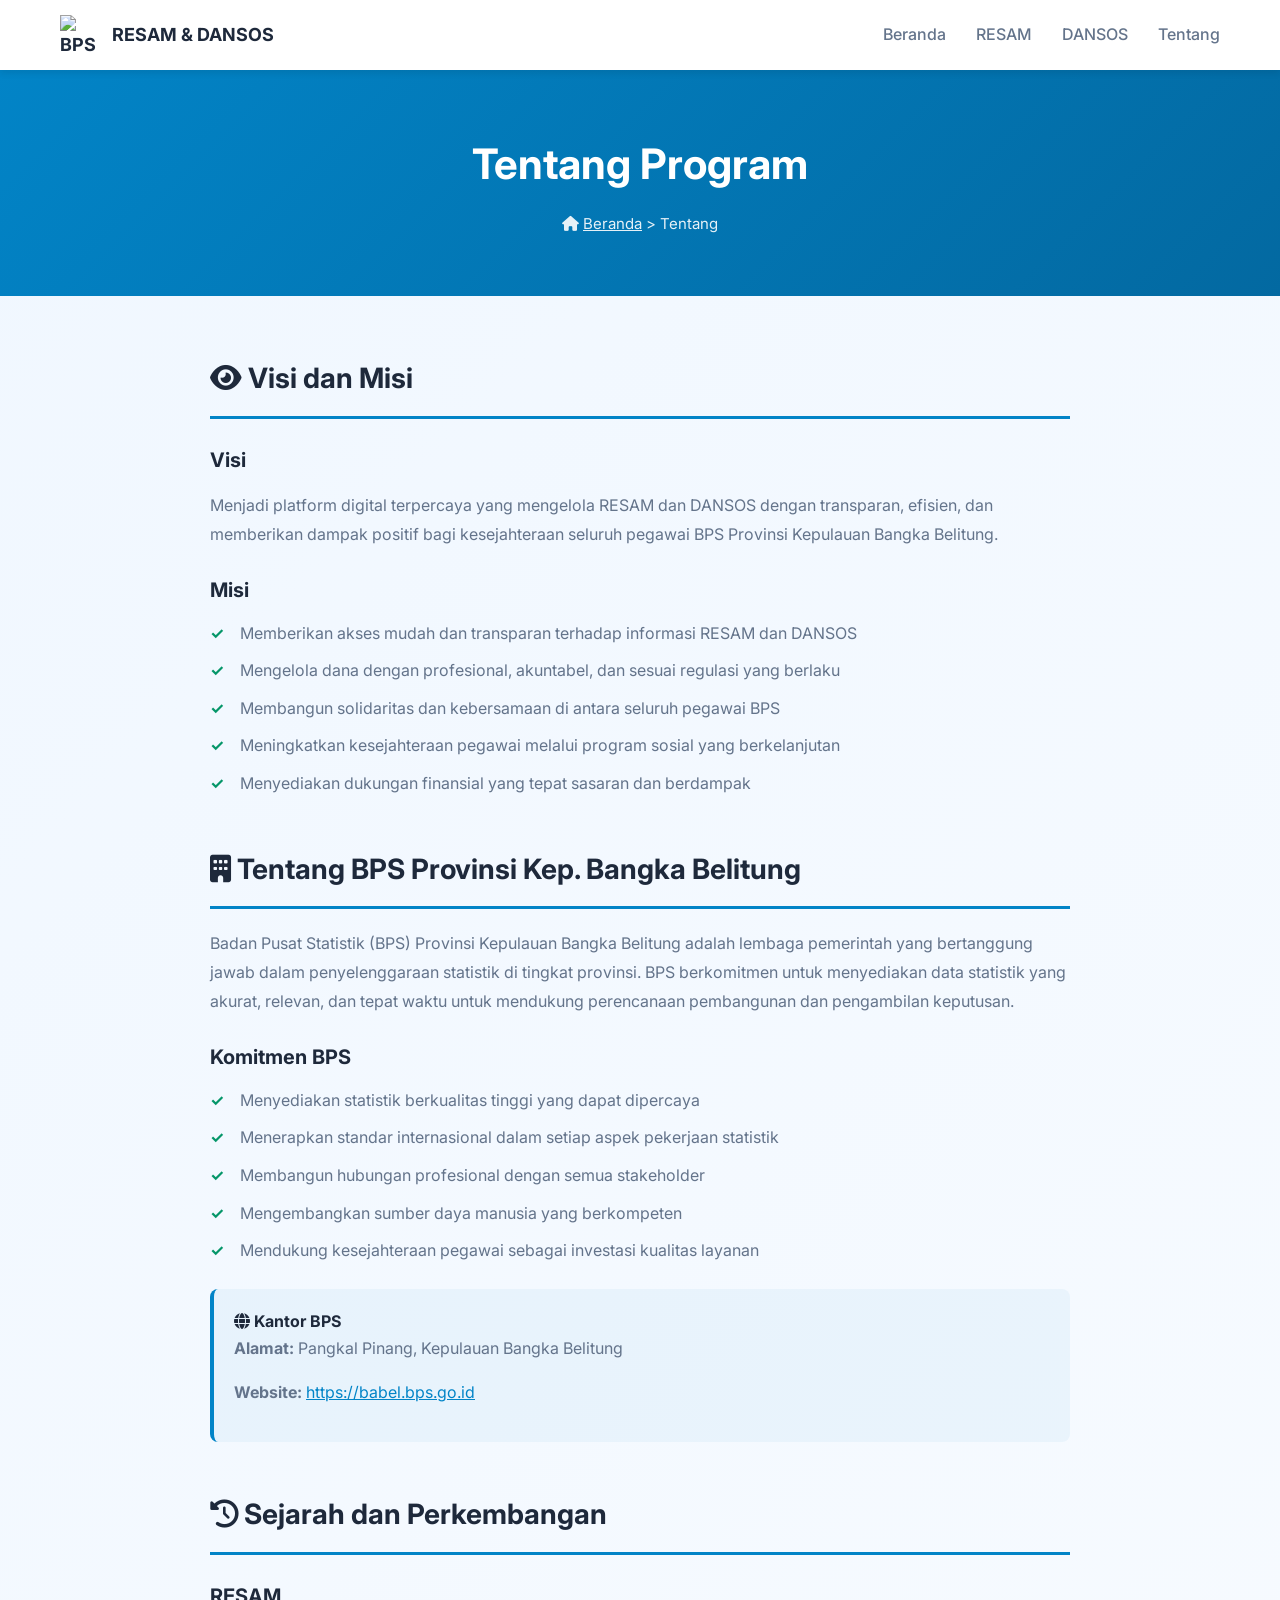
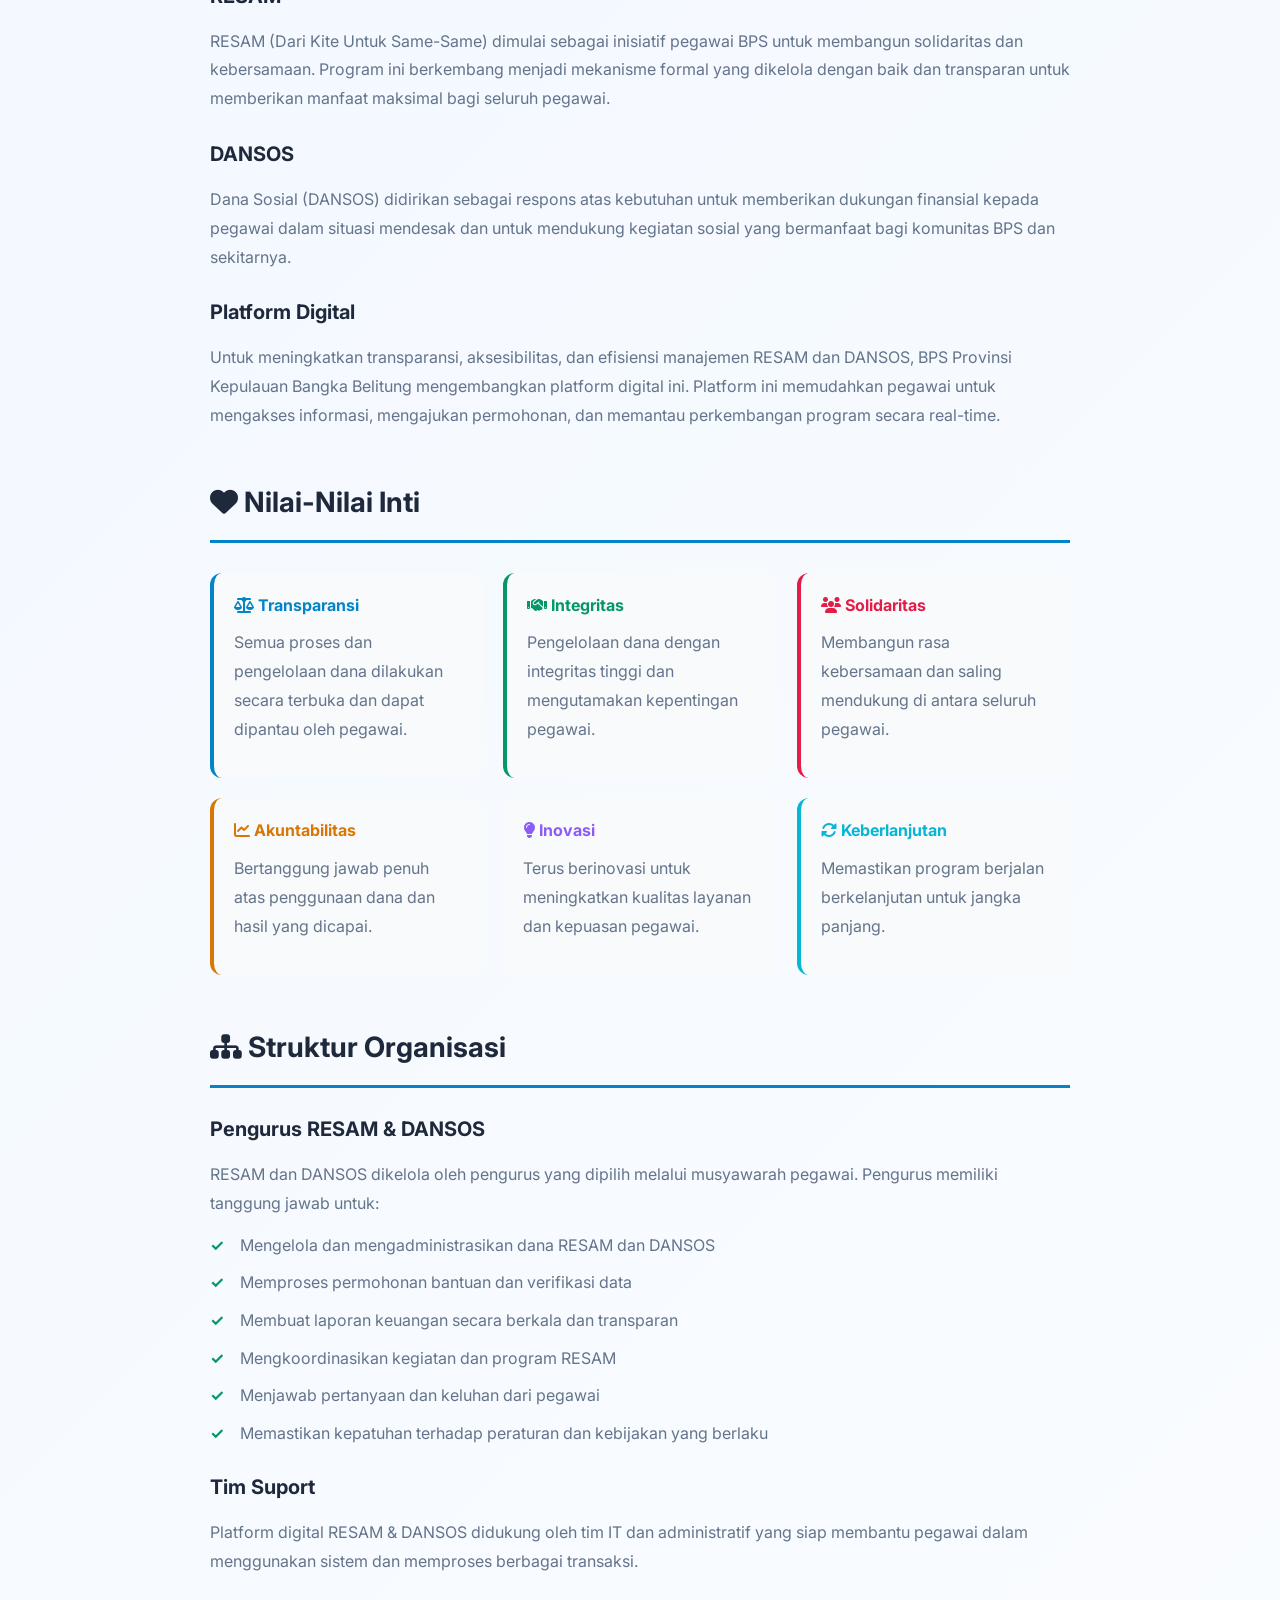
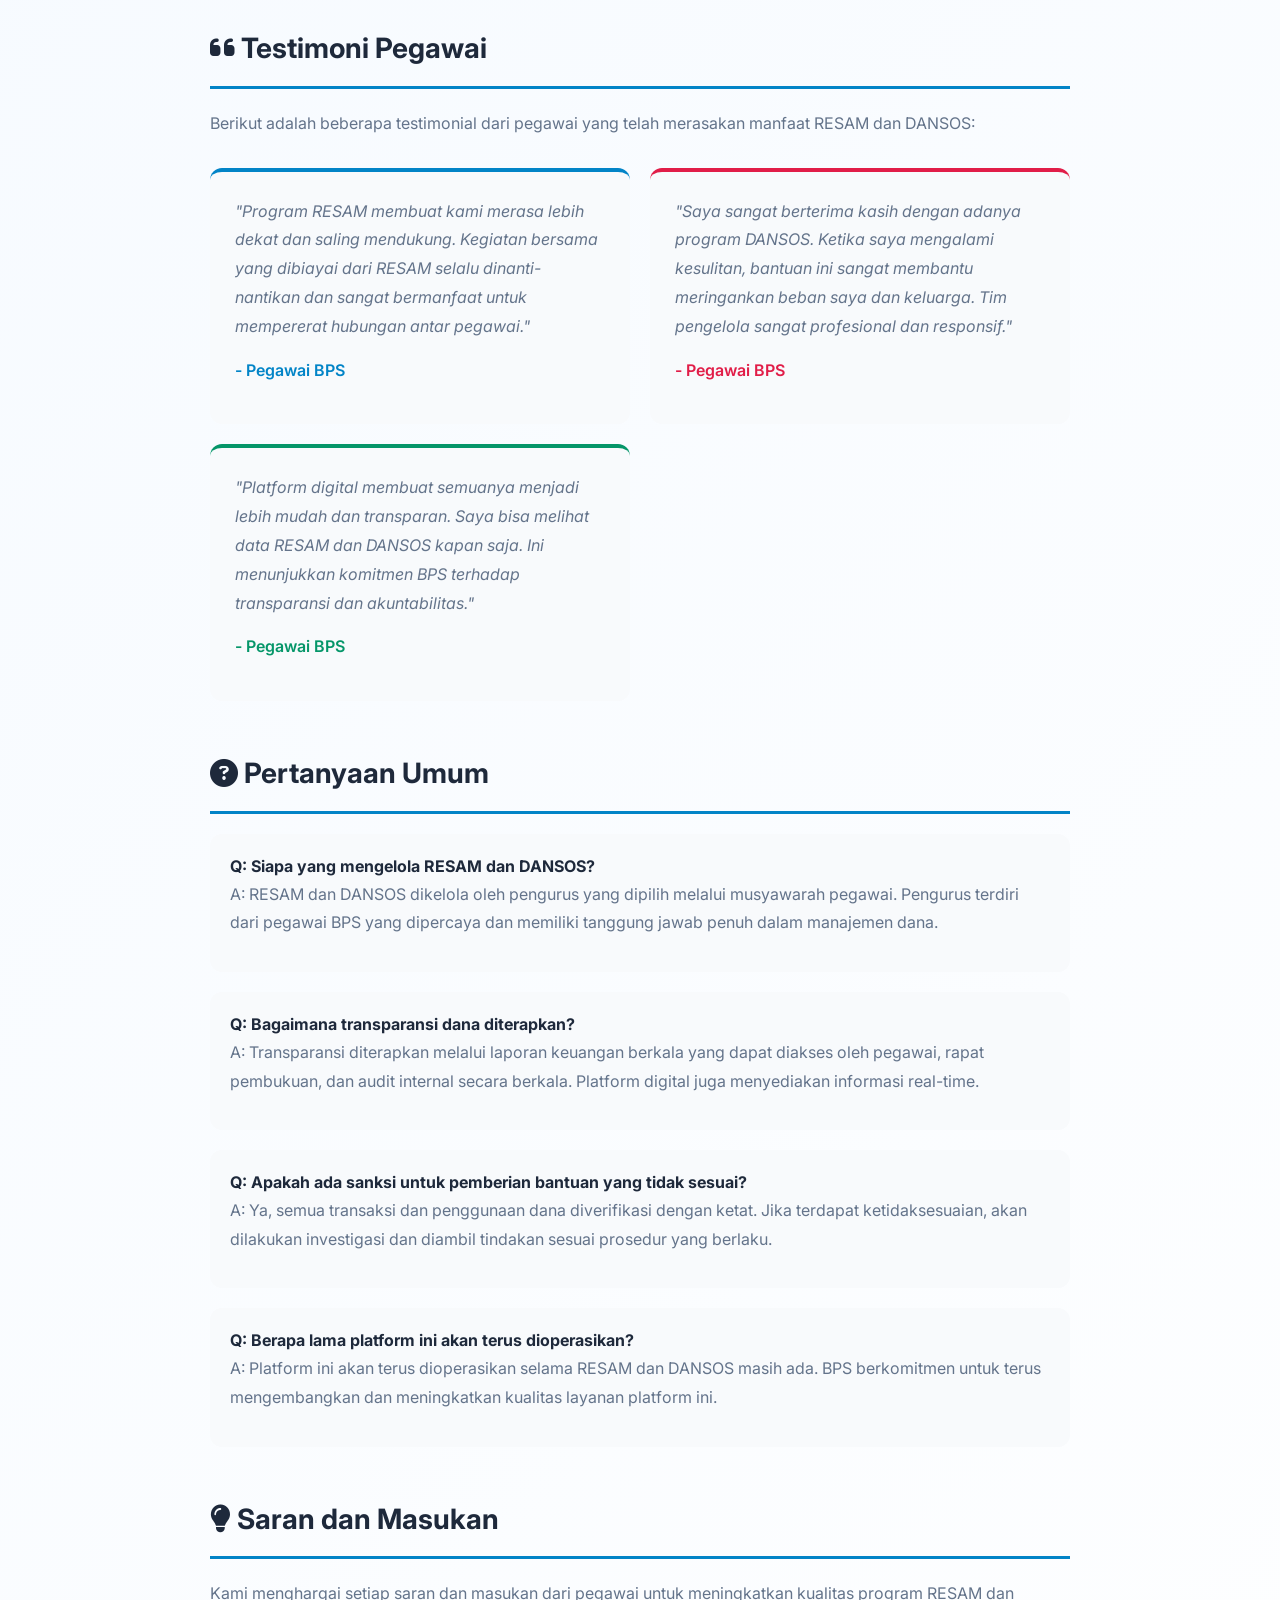
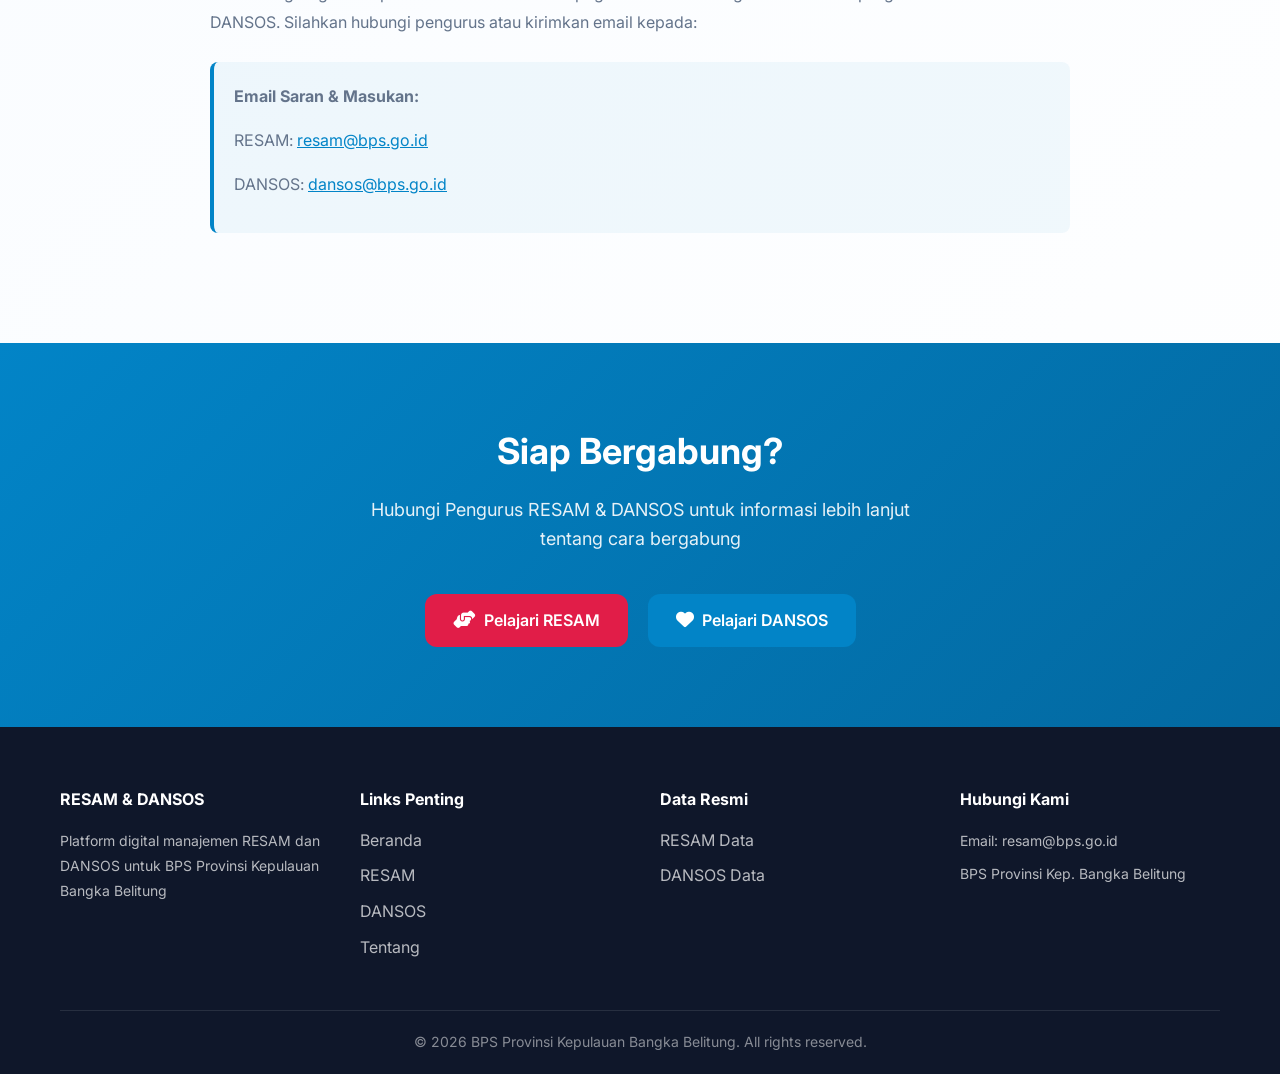
==== about.html @ 428cc072 "Initial upload of project code" ====
<!DOCTYPE html>
<html lang="id">
<head>
    <meta charset="UTF-8">
    <meta name="viewport" content="width=device-width, initial-scale=1.0">
    <title>Tentang - RESAM & DANSOS</title>
    <link href="https://fonts.googleapis.com/css2?family=Inter:wght@300;400;500;600;700&display=swap" rel="stylesheet">
    <link rel="stylesheet" href="https://cdnjs.cloudflare.com/ajax/libs/font-awesome/6.4.0/css/all.min.css">
    <link rel="stylesheet" href="assets/css/style.css">
</head>
<body>
    <!-- Navigation -->
    <nav class="navbar">
        <div class="navbar-container">
            <div class="navbar-brand">
                <img src="https://upload.wikimedia.org/wikipedia/commons/thumb/2/28/BPS_Statistics_Indonesia.svg/512px-BPS_Statistics_Indonesia.svg.png" alt="BPS Logo">
                <span>RESAM & DANSOS</span>
            </div>
            <div class="navbar-menu" id="navbarMenu">
                <a href="index.html" class="nav-link">Beranda</a>
                <a href="resam.html" class="nav-link">RESAM</a>
                <a href="dansos.html" class="nav-link">DANSOS</a>
                <a href="about.html" class="nav-link active">Tentang</a>
            </div>
            <div class="hamburger" id="hamburger">
                <span></span>
                <span></span>
                <span></span>
            </div>
        </div>
    </nav>

    <!-- Page Header -->
    <header class="page-header" style="background: linear-gradient(135deg, #0284c7, #0369a1);">
        <div class="container">
            <h1>Tentang Program</h1>
            <p class="breadcrumb"><i class="fas fa-home"></i> <a href="index.html" style="color:white">Beranda</a> > Tentang</p>
        </div>
    </header>

    <!-- Main Content -->
    <section class="page-content">
        <div class="container">
            <!-- Visi & Misi -->
            <div class="content-section">
                <h2><i class="fas fa-eye"></i> Visi dan Misi</h2>
                
                <h3>Visi</h3>
                <p>
                    Menjadi platform digital terpercaya yang mengelola RESAM dan DANSOS dengan transparan, 
                    efisien, dan memberikan dampak positif bagi kesejahteraan seluruh pegawai BPS Provinsi 
                    Kepulauan Bangka Belitung.
                </p>

                <h3>Misi</h3>
                <ul class="content-list">
                    <li>Memberikan akses mudah dan transparan terhadap informasi RESAM dan DANSOS</li>
                    <li>Mengelola dana dengan profesional, akuntabel, dan sesuai regulasi yang berlaku</li>
                    <li>Membangun solidaritas dan kebersamaan di antara seluruh pegawai BPS</li>
                    <li>Meningkatkan kesejahteraan pegawai melalui program sosial yang berkelanjutan</li>
                    <li>Menyediakan dukungan finansial yang tepat sasaran dan berdampak</li>
                </ul>
            </div>

            <!-- Tentang BPS -->
            <div class="content-section">
                <h2><i class="fas fa-building"></i> Tentang BPS Provinsi Kep. Bangka Belitung</h2>
                <p>
                    Badan Pusat Statistik (BPS) Provinsi Kepulauan Bangka Belitung adalah lembaga pemerintah 
                    yang bertanggung jawab dalam penyelenggaraan statistik di tingkat provinsi. BPS berkomitmen 
                    untuk menyediakan data statistik yang akurat, relevan, dan tepat waktu untuk mendukung 
                    perencanaan pembangunan dan pengambilan keputusan.
                </p>

                <h3>Komitmen BPS</h3>
                <ul class="content-list">
                    <li>Menyediakan statistik berkualitas tinggi yang dapat dipercaya</li>
                    <li>Menerapkan standar internasional dalam setiap aspek pekerjaan statistik</li>
                    <li>Membangun hubungan profesional dengan semua stakeholder</li>
                    <li>Mengembangkan sumber daya manusia yang berkompeten</li>
                    <li>Mendukung kesejahteraan pegawai sebagai investasi kualitas layanan</li>
                </ul>

                <div class="info-box">
                    <h4><i class="fas fa-globe"></i> Kantor BPS</h4>
                    <p><strong>Alamat:</strong> Pangkal Pinang, Kepulauan Bangka Belitung</p>
                    <p><strong>Website:</strong> <a href="https://babel.bps.go.id" target="_blank" style="color: var(--primary-color);">https://babel.bps.go.id</a></p>
                </div>
            </div>

            <!-- Sejarah RESAM dan DANSOS -->
            <div class="content-section">
                <h2><i class="fas fa-history"></i> Sejarah dan Perkembangan</h2>
                
                <h3>RESAM</h3>
                <p>
                    RESAM (Dari Kite Untuk Same-Same) dimulai sebagai inisiatif pegawai BPS untuk membangun 
                    solidaritas dan kebersamaan. Program ini berkembang menjadi mekanisme formal yang dikelola 
                    dengan baik dan transparan untuk memberikan manfaat maksimal bagi seluruh pegawai.
                </p>

                <h3>DANSOS</h3>
                <p>
                    Dana Sosial (DANSOS) didirikan sebagai respons atas kebutuhan untuk memberikan dukungan 
                    finansial kepada pegawai dalam situasi mendesak dan untuk mendukung kegiatan sosial yang 
                    bermanfaat bagi komunitas BPS dan sekitarnya.
                </p>

                <h3>Platform Digital</h3>
                <p>
                    Untuk meningkatkan transparansi, aksesibilitas, dan efisiensi manajemen RESAM dan DANSOS, 
                    BPS Provinsi Kepulauan Bangka Belitung mengembangkan platform digital ini. Platform ini 
                    memudahkan pegawai untuk mengakses informasi, mengajukan permohonan, dan memantau perkembangan 
                    program secara real-time.
                </p>
            </div>

            <!-- Nilai-Nilai -->
            <div class="content-section">
                <h2><i class="fas fa-heart"></i> Nilai-Nilai Inti</h2>
                <div style="display: grid; grid-template-columns: repeat(auto-fit, minmax(250px, 1fr)); gap: 20px; margin: 30px 0;">
                    <div style="background: var(--bg-light); padding: 20px; border-radius: 12px; border-left: 4px solid #0284c7;">
                        <h4 style="color: #0284c7; margin-bottom: 10px;"><i class="fas fa-balance-scale"></i> Transparansi</h4>
                        <p>Semua proses dan pengelolaan dana dilakukan secara terbuka dan dapat dipantau oleh pegawai.</p>
                    </div>
                    <div style="background: var(--bg-light); padding: 20px; border-radius: 12px; border-left: 4px solid #059669;">
                        <h4 style="color: #059669; margin-bottom: 10px;"><i class="fas fa-handshake"></i> Integritas</h4>
                        <p>Pengelolaan dana dengan integritas tinggi dan mengutamakan kepentingan pegawai.</p>
                    </div>
                    <div style="background: var(--bg-light); padding: 20px; border-radius: 12px; border-left: 4px solid #e11d48;">
                        <h4 style="color: #e11d48; margin-bottom: 10px;"><i class="fas fa-users"></i> Solidaritas</h4>
                        <p>Membangun rasa kebersamaan dan saling mendukung di antara seluruh pegawai.</p>
                    </div>
                    <div style="background: var(--bg-light); padding: 20px; border-radius: 12px; border-left: 4px solid #d97706;">
                        <h4 style="color: #d97706; margin-bottom: 10px;"><i class="fas fa-chart-line"></i> Akuntabilitas</h4>
                        <p>Bertanggung jawab penuh atas penggunaan dana dan hasil yang dicapai.</p>
                    </div>
                    <div style="background: var(--bg-light); padding: 20px; border-radius: 12px; border-left: 4px solid: #8b5cf6;">
                        <h4 style="color: #8b5cf6; margin-bottom: 10px;"><i class="fas fa-lightbulb"></i> Inovasi</h4>
                        <p>Terus berinovasi untuk meningkatkan kualitas layanan dan kepuasan pegawai.</p>
                    </div>
                    <div style="background: var(--bg-light); padding: 20px; border-radius: 12px; border-left: 4px solid #06b6d4;">
                        <h4 style="color: #06b6d4; margin-bottom: 10px;"><i class="fas fa-sync-alt"></i> Keberlanjutan</h4>
                        <p>Memastikan program berjalan berkelanjutan untuk jangka panjang.</p>
                    </div>
                </div>
            </div>

            <!-- Struktur Organisasi -->
            <div class="content-section">
                <h2><i class="fas fa-sitemap"></i> Struktur Organisasi</h2>
                
                <h3>Pengurus RESAM & DANSOS</h3>
                <p>
                    RESAM dan DANSOS dikelola oleh pengurus yang dipilih melalui musyawarah pegawai. 
                    Pengurus memiliki tanggung jawab untuk:
                </p>
                <ul class="content-list">
                    <li>Mengelola dan mengadministrasikan dana RESAM dan DANSOS</li>
                    <li>Memproses permohonan bantuan dan verifikasi data</li>
                    <li>Membuat laporan keuangan secara berkala dan transparan</li>
                    <li>Mengkoordinasikan kegiatan dan program RESAM</li>
                    <li>Menjawab pertanyaan dan keluhan dari pegawai</li>
                    <li>Memastikan kepatuhan terhadap peraturan dan kebijakan yang berlaku</li>
                </ul>

                <h3>Tim Suport</h3>
                <p>
                    Platform digital RESAM & DANSOS didukung oleh tim IT dan administratif yang siap 
                    membantu pegawai dalam menggunakan sistem dan memproses berbagai transaksi.
                </p>
            </div>

            <!-- Testimoni -->
            <div class="content-section">
                <h2><i class="fas fa-quote-left"></i> Testimoni Pegawai</h2>
                <p>Berikut adalah beberapa testimonial dari pegawai yang telah merasakan manfaat RESAM dan DANSOS:</p>
                
                <div style="display: grid; grid-template-columns: repeat(auto-fit, minmax(300px, 1fr)); gap: 20px; margin: 30px 0;">
                    <div style="background: var(--bg-light); padding: 25px; border-radius: 12px; border-top: 4px solid #0284c7;">
                        <p style="margin-bottom: 15px; font-style: italic;">
                            "Program RESAM membuat kami merasa lebih dekat dan saling mendukung. Kegiatan bersama yang dibiayai 
                            dari RESAM selalu dinanti-nantikan dan sangat bermanfaat untuk mempererat hubungan antar pegawai."
                        </p>
                        <p style="font-weight: 600; color: var(--primary-color);">- Pegawai BPS</p>
                    </div>

                    <div style="background: var(--bg-light); padding: 25px; border-radius: 12px; border-top: 4px solid #e11d48;">
                        <p style="margin-bottom: 15px; font-style: italic;">
                            "Saya sangat berterima kasih dengan adanya program DANSOS. Ketika saya mengalami kesulitan, 
                            bantuan ini sangat membantu meringankan beban saya dan keluarga. Tim pengelola sangat profesional 
                            dan responsif."
                        </p>
                        <p style="font-weight: 600; color: var(--secondary-color);">- Pegawai BPS</p>
                    </div>

                    <div style="background: var(--bg-light); padding: 25px; border-radius: 12px; border-top: 4px solid #059669;">
                        <p style="margin-bottom: 15px; font-style: italic;">
                            "Platform digital membuat semuanya menjadi lebih mudah dan transparan. Saya bisa melihat data RESAM 
                            dan DANSOS kapan saja. Ini menunjukkan komitmen BPS terhadap transparansi dan akuntabilitas."
                        </p>
                        <p style="font-weight: 600; color: var(--success-color);">- Pegawai BPS</p>
                    </div>
                </div>
            </div>

            <!-- FAQ -->
            <div class="content-section">
                <h2><i class="fas fa-question-circle"></i> Pertanyaan Umum</h2>
                
                <div style="background: var(--bg-light); padding: 20px; border-radius: 12px; margin: 20px 0;">
                    <h4><strong>Q: Siapa yang mengelola RESAM dan DANSOS?</strong></h4>
                    <p>A: RESAM dan DANSOS dikelola oleh pengurus yang dipilih melalui musyawarah pegawai. 
                    Pengurus terdiri dari pegawai BPS yang dipercaya dan memiliki tanggung jawab penuh dalam manajemen dana.</p>
                </div>

                <div style="background: var(--bg-light); padding: 20px; border-radius: 12px; margin: 20px 0;">
                    <h4><strong>Q: Bagaimana transparansi dana diterapkan?</strong></h4>
                    <p>A: Transparansi diterapkan melalui laporan keuangan berkala yang dapat diakses oleh pegawai, 
                    rapat pembukuan, dan audit internal secara berkala. Platform digital juga menyediakan informasi real-time.</p>
                </div>

                <div style="background: var(--bg-light); padding: 20px; border-radius: 12px; margin: 20px 0;">
                    <h4><strong>Q: Apakah ada sanksi untuk pemberian bantuan yang tidak sesuai?</strong></h4>
                    <p>A: Ya, semua transaksi dan penggunaan dana diverifikasi dengan ketat. Jika terdapat 
                    ketidaksesuaian, akan dilakukan investigasi dan diambil tindakan sesuai prosedur yang berlaku.</p>
                </div>

                <div style="background: var(--bg-light); padding: 20px; border-radius: 12px; margin: 20px 0;">
                    <h4><strong>Q: Berapa lama platform ini akan terus dioperasikan?</strong></h4>
                    <p>A: Platform ini akan terus dioperasikan selama RESAM dan DANSOS masih ada. 
                    BPS berkomitmen untuk terus mengembangkan dan meningkatkan kualitas layanan platform ini.</p>
                </div>
            </div>

            <!-- Rekomendasi -->
            <div class="content-section">
                <h2><i class="fas fa-lightbulb"></i> Saran dan Masukan</h2>
                <p>
                    Kami menghargai setiap saran dan masukan dari pegawai untuk meningkatkan kualitas program RESAM dan DANSOS. 
                    Silahkan hubungi pengurus atau kirimkan email kepada:
                </p>
                <div class="info-box">
                    <p><strong>Email Saran & Masukan:</strong></p>
                    <p>
                        RESAM: <a href="mailto:resam@bps.go.id" style="color: var(--primary-color);">resam@bps.go.id</a>
                    </p>
                    <p>
                        DANSOS: <a href="mailto:dansos@bps.go.id" style="color: var(--primary-color);">dansos@bps.go.id</a>
                    </p>
                </div>
            </div>
        </div>
    </section>

    <!-- CTA Section -->
    <section class="cta-section">
        <div class="container">
            <h2>Siap Bergabung?</h2>
            <p>Hubungi Pengurus RESAM & DANSOS untuk informasi lebih lanjut tentang cara bergabung</p>
            <div class="cta-buttons">
                <a href="resam.html" class="btn btn-secondary">
                    <i class="fas fa-hands-helping"></i> Pelajari RESAM
                </a>
                <a href="dansos.html" class="btn btn-primary">
                    <i class="fas fa-heart"></i> Pelajari DANSOS
                </a>
            </div>
        </div>
    </section>

    <!-- Footer -->
    <footer class="footer">
        <div class="container">
            <div class="footer-content">
                <div class="footer-section">
                    <h4>RESAM & DANSOS</h4>
                    <p>Platform digital manajemen RESAM dan DANSOS untuk BPS Provinsi Kepulauan Bangka Belitung</p>
                </div>
                <div class="footer-section">
                    <h4>Links Penting</h4>
                    <ul>
                        <li><a href="index.html">Beranda</a></li>
                        <li><a href="resam.html">RESAM</a></li>
                        <li><a href="dansos.html">DANSOS</a></li>
                        <li><a href="about.html">Tentang</a></li>
                    </ul>
                </div>
                <div class="footer-section">
                    <h4>Data Resmi</h4>
                    <ul>
                        <li><a href="http://s.bps.go.id/RESAM1900" target="_blank">RESAM Data</a></li>
                        <li><a href="http://s.bps.go.id/dansosBabelBPS" target="_blank">DANSOS Data</a></li>
                    </ul>
                </div>
                <div class="footer-section">
                    <h4>Hubungi Kami</h4>
                    <p>Email: resam@bps.go.id</p>
                    <p>BPS Provinsi Kep. Bangka Belitung</p>
                </div>
            </div>
            <div class="footer-bottom">
                <p>&copy; 2026 BPS Provinsi Kepulauan Bangka Belitung. All rights reserved.</p>
            </div>
        </div>
    </footer>

    <script src="assets/js/script.js"></script>
</body>
</html>
---- assets/css/style.css ----
/* ====== GLOBAL STYLES ====== */
* {
    margin: 0;
    padding: 0;
    box-sizing: border-box;
}

:root {
    --primary-color: #0284c7;
    --primary-dark: #0369a1;
    --secondary-color: #e11d48;
    --secondary-dark: #be123c;
    --success-color: #059669;
    --warning-color: #d97706;
    --text-dark: #1e293b;
    --text-light: #64748b;
    --bg-light: #f8fafc;
    --border-color: #e2e8f0;
    --shadow-sm: 0 1px 2px rgba(0, 0, 0, 0.05);
    --shadow-md: 0 4px 6px rgba(0, 0, 0, 0.07);
    --shadow-lg: 0 10px 30px rgba(0, 0, 0, 0.08);
    --shadow-xl: 0 15px 35px rgba(0, 0, 0, 0.1);
}

html {
    scroll-behavior: smooth;
}

body {
    font-family: 'Inter', -apple-system, BlinkMacSystemFont, 'Segoe UI', sans-serif;
    color: var(--text-dark);
    background: linear-gradient(135deg, #f0f7ff 0%, #ffffff 100%);
    line-height: 1.6;
    overflow-x: hidden;
}

.container {
    max-width: 1200px;
    margin: 0 auto;
    padding: 0 20px;
}

/* ====== NAVBAR ====== */
.navbar {
    background: white;
    box-shadow: var(--shadow-md);
    position: sticky;
    top: 0;
    z-index: 1000;
    padding: 15px 0;
    animation: slideDown 0.3s ease;
}

@keyframes slideDown {
    from {
        transform: translateY(-100%);
        opacity: 0;
    }
    to {
        transform: translateY(0);
        opacity: 1;
    }
}

.navbar-container {
    max-width: 1200px;
    margin: 0 auto;
    padding: 0 20px;
    display: flex;
    justify-content: space-between;
    align-items: center;
}

.navbar-brand {
    display: flex;
    align-items: center;
    gap: 12px;
    font-weight: 700;
    font-size: 18px;
    color: var(--text-dark);
    text-decoration: none;
}

.navbar-brand img {
    width: 40px;
    height: 40px;
}

.navbar-menu {
    display: flex;
    gap: 30px;
    align-items: center;
}

.nav-link {
    text-decoration: none;
    color: var(--text-light);
    font-weight: 500;
    transition: 0.3s ease;
    position: relative;
}

.nav-link:hover,
.nav-link.active {
    color: var(--primary-color);
}

.nav-link.active::after {
    content: '';
    position: absolute;
    bottom: -5px;
    left: 0;
    width: 100%;
    height: 3px;
    background: var(--primary-color);
    border-radius: 2px;
}

.hamburger {
    display: none;
    flex-direction: column;
    cursor: pointer;
    gap: 5px;
}

.hamburger span {
    width: 25px;
    height: 3px;
    background: var(--text-dark);
    border-radius: 2px;
    transition: 0.3s ease;
}

.hamburger.active span:nth-child(1) {
    transform: rotate(45deg) translate(8px, 8px);
}

.hamburger.active span:nth-child(2) {
    opacity: 0;
}

.hamburger.active span:nth-child(3) {
    transform: rotate(-45deg) translate(8px, -8px);
}

/* ====== HERO SECTION ====== */
.hero-section {
    padding: 80px 0;
    background: linear-gradient(135deg, rgba(2, 132, 199, 0.1) 0%, rgba(225, 29, 72, 0.05) 100%);
    text-align: center;
}

.hero-content {
    animation: fadeInUp 0.8s ease;
}

@keyframes fadeInUp {
    from {
        opacity: 0;
        transform: translateY(30px);
    }
    to {
        opacity: 1;
        transform: translateY(0);
    }
}

.hero-section h1 {
    font-size: 48px;
    font-weight: 700;
    margin-bottom: 15px;
    color: var(--text-dark);
    line-height: 1.2;
}

.hero-subtitle {
    font-size: 24px;
    color: var(--primary-color);
    font-weight: 600;
    margin-bottom: 10px;
}

.hero-description {
    font-size: 18px;
    color: var(--text-light);
    margin-bottom: 40px;
    max-width: 600px;
    margin-left: auto;
    margin-right: auto;
}

.hero-buttons {
    display: flex;
    gap: 20px;
    justify-content: center;
    flex-wrap: wrap;
}

/* ====== BUTTONS ====== */
.btn {
    display: inline-flex;
    align-items: center;
    justify-content: center;
    gap: 8px;
    padding: 14px 28px;
    border-radius: 12px;
    text-decoration: none;
    font-weight: 600;
    font-size: 16px;
    border: none;
    cursor: pointer;
    transition: 0.3s ease;
    white-space: nowrap;
}

.btn i {
    font-size: 18px;
}

.btn-primary {
    background: var(--primary-color);
    color: white;
}

.btn-primary:hover {
    background: var(--primary-dark);
    transform: translateY(-2px);
    box-shadow: var(--shadow-lg);
}

.btn-secondary {
    background: var(--secondary-color);
    color: white;
}

.btn-secondary:hover {
    background: var(--secondary-dark);
    transform: translateY(-2px);
    box-shadow: var(--shadow-lg);
}

.btn-resam {
    background: linear-gradient(135deg, #0284c7, #0369a1);
    color: white;
    width: 100%;
    justify-content: center;
}

.btn-resam:hover {
    box-shadow: 0 10px 20px rgba(2, 132, 199, 0.3);
    transform: translateY(-2px);
}

.btn-dansos {
    background: linear-gradient(135deg, #e11d48, #be123c);
    color: white;
    width: 100%;
    justify-content: center;
}

.btn-dansos:hover {
    box-shadow: 0 10px 20px rgba(225, 29, 72, 0.3);
    transform: translateY(-2px);
}

.btn-link {
    background: var(--bg-light);
    color: var(--primary-color);
    border: 2px solid var(--primary-color);
    width: 100%;
    justify-content: center;
    margin-top: 10px;
}

.btn-link:hover {
    background: var(--primary-color);
    color: white;
}

/* ====== FEATURES SECTION ====== */
.features-section {
    padding: 80px 0;
    background: white;
}

.features-section h2 {
    text-align: center;
    font-size: 36px;
    margin-bottom: 50px;
    color: var(--text-dark);
}

.features-grid {
    display: grid;
    grid-template-columns: repeat(auto-fit, minmax(250px, 1fr));
    gap: 30px;
}

.feature-card {
    text-align: center;
    padding: 30px;
    border-radius: 16px;
    background: var(--bg-light);
    transition: 0.3s ease;
}

.feature-card:hover {
    transform: translateY(-5px);
    box-shadow: var(--shadow-lg);
    background: white;
}

.feature-icon {
    width: 70px;
    height: 70px;
    border-radius: 16px;
    display: flex;
    align-items: center;
    justify-content: center;
    font-size: 30px;
    margin: 0 auto 20px;
}

.feature-icon.blue {
    background: rgba(2, 132, 199, 0.1);
    color: var(--primary-color);
}

.feature-icon.green {
    background: rgba(5, 150, 105, 0.1);
    color: var(--success-color);
}

.feature-icon.purple {
    background: rgba(139, 92, 246, 0.1);
    color: #8b5cf6;
}

.feature-icon.orange {
    background: rgba(217, 119, 6, 0.1);
    color: var(--warning-color);
}

.feature-card h3 {
    font-size: 20px;
    margin-bottom: 12px;
    color: var(--text-dark);
}

.feature-card p {
    color: var(--text-light);
    font-size: 15px;
}

/* ====== PROGRAMS SECTION ====== */
.programs-section {
    padding: 80px 0;
}

.programs-section h2 {
    text-align: center;
    font-size: 36px;
    margin-bottom: 50px;
    color: var(--text-dark);
}

.programs-grid {
    display: grid;
    grid-template-columns: repeat(auto-fit, minmax(350px, 1fr));
    gap: 40px;
}

.program-card {
    background: white;
    border-radius: 20px;
    overflow: hidden;
    box-shadow: var(--shadow-lg);
    transition: 0.4s ease;
    display: flex;
    flex-direction: column;
}

.program-card:hover {
    transform: translateY(-10px);
    box-shadow: var(--shadow-xl);
}

.program-header {
    padding: 30px;
    color: white;
    text-align: center;
}

.resam-header {
    background: linear-gradient(135deg, #0284c7, #0369a1);
}

.dansos-header {
    background: linear-gradient(135deg, #e11d48, #be123c);
}

.program-header h3 {
    font-size: 28px;
    margin-bottom: 8px;
}

.program-header .subtitle {
    font-size: 14px;
    opacity: 0.9;
    font-weight: 500;
}

.program-content {
    padding: 30px;
    flex: 1;
    display: flex;
    flex-direction: column;
}

.program-icon {
    font-size: 48px;
    margin-bottom: 20px;
    display: flex;
    justify-content: center;
}

.resam-icon {
    color: var(--primary-color);
}

.dansos-icon {
    color: var(--secondary-color);
}

.program-description {
    font-size: 16px;
    color: var(--text-light);
    margin-bottom: 20px;
    line-height: 1.6;
}

.program-details {
    display: flex;
    flex-direction: column;
    gap: 15px;
}

.detail-item {
    display: flex;
    align-items: center;
    gap: 12px;
    color: var(--text-light);
    font-size: 15px;
}

.detail-item i {
    color: var(--success-color);
    font-size: 18px;
}

.program-footer {
    padding: 0 30px 30px;
    display: flex;
    flex-direction: column;
    gap: 12px;
}

/* ====== STATS SECTION ====== */
.stats-section {
    padding: 80px 0;
    background: linear-gradient(135deg, rgba(2, 132, 199, 0.08) 0%, rgba(225, 29, 72, 0.08) 100%);
}

.stats-grid {
    display: grid;
    grid-template-columns: repeat(auto-fit, minmax(200px, 1fr));
    gap: 30px;
}

.stat-card {
    text-align: center;
    padding: 40px 30px;
    background: white;
    border-radius: 16px;
    box-shadow: var(--shadow-md);
    transition: 0.3s ease;
}

.stat-card:hover {
    transform: translateY(-5px);
    box-shadow: var(--shadow-lg);
}

.stat-number {
    font-size: 42px;
    font-weight: 700;
    color: var(--primary-color);
    margin-bottom: 10px;
}

.stat-label {
    font-size: 18px;
    font-weight: 600;
    color: var(--text-dark);
    margin-bottom: 8px;
}

.stat-desc {
    color: var(--text-light);
    font-size: 14px;
}

/* ====== CTA SECTION ====== */
.cta-section {
    padding: 80px 0;
    background: linear-gradient(135deg, #0284c7, #0369a1);
    color: white;
    text-align: center;
}

.cta-section h2 {
    font-size: 36px;
    margin-bottom: 15px;
}

.cta-section p {
    font-size: 18px;
    margin-bottom: 40px;
    opacity: 0.9;
    max-width: 600px;
    margin-left: auto;
    margin-right: auto;
}

.cta-buttons {
    display: flex;
    gap: 20px;
    justify-content: center;
    flex-wrap: wrap;
}

/* ====== FOOTER ====== */
.footer {
    background: #0f172a;
    color: white;
    padding: 60px 0 20px;
}

.footer-content {
    display: grid;
    grid-template-columns: repeat(auto-fit, minmax(250px, 1fr));
    gap: 40px;
    margin-bottom: 40px;
}

.footer-section h4 {
    margin-bottom: 15px;
    font-size: 16px;
}

.footer-section p {
    color: rgba(255, 255, 255, 0.7);
    font-size: 14px;
    line-height: 1.8;
    margin-bottom: 8px;
}

.footer-section ul {
    list-style: none;
}

.footer-section ul li {
    margin-bottom: 10px;
}

.footer-section a {
    color: rgba(255, 255, 255, 0.7);
    text-decoration: none;
    transition: 0.3s ease;
}

.footer-section a:hover {
    color: var(--primary-color);
}

.footer-bottom {
    border-top: 1px solid rgba(255, 255, 255, 0.1);
    padding-top: 20px;
    text-align: center;
    color: rgba(255, 255, 255, 0.5);
    font-size: 14px;
}

/* ====== DETAIL PAGES ====== */
.page-header {
    background: linear-gradient(135deg, #0284c7, #0369a1);
    color: white;
    padding: 60px 0;
    text-align: center;
}

.page-header h1 {
    font-size: 42px;
    margin-bottom: 15px;
}

.page-header .breadcrumb {
    opacity: 0.9;
    font-size: 15px;
}

.page-content {
    padding: 60px 0;
    max-width: 900px;
    margin: 0 auto;
}

.content-section {
    margin-bottom: 50px;
}

.content-section h2 {
    font-size: 28px;
    margin-bottom: 20px;
    color: var(--text-dark);
    padding-bottom: 15px;
    border-bottom: 3px solid var(--primary-color);
}

.content-section h3 {
    font-size: 20px;
    margin-top: 25px;
    margin-bottom: 15px;
    color: var(--text-dark);
}

.content-section p {
    color: var(--text-light);
    line-height: 1.8;
    margin-bottom: 15px;
    font-size: 16px;
}

.content-list {
    list-style: none;
    padding-left: 0;
}

.content-list li {
    padding-left: 30px;
    margin-bottom: 12px;
    position: relative;
    color: var(--text-light);
    line-height: 1.6;
}

.content-list li:before {
    content: '✓';
    position: absolute;
    left: 0;
    color: var(--success-color);
    font-weight: bold;
}

.info-box {
    background: rgba(2, 132, 199, 0.05);
    border-left: 4px solid var(--primary-color);
    padding: 20px;
    border-radius: 8px;
    margin: 25px 0;
}

.info-box.danger {
    background: rgba(225, 29, 72, 0.05);
    border-left-color: var(--secondary-color);
}

.table-responsive {
    overflow-x: auto;
    margin: 25px 0;
}

table {
    width: 100%;
    border-collapse: collapse;
    background: white;
    box-shadow: var(--shadow-sm);
    border-radius: 8px;
    overflow: hidden;
}

th {
    background: linear-gradient(135deg, #0284c7, #0369a1);
    color: white;
    padding: 15px;
    text-align: left;
    font-weight: 600;
}

td {
    padding: 15px;
    border-bottom: 1px solid var(--border-color);
}

tr:hover {
    background: var(--bg-light);
}

/* ====== RESPONSIVE DESIGN ====== */
@media (max-width: 768px) {
    .navbar-menu {
        display: none;
        position: absolute;
        top: 70px;
        left: 0;
        right: 0;
        background: white;
        flex-direction: column;
        padding: 20px;
        gap: 15px;
        box-shadow: var(--shadow-lg);
    }

    .navbar-menu.active {
        display: flex;
    }

    .hamburger {
        display: flex;
    }

    .hero-section h1 {
        font-size: 32px;
    }

    .hero-subtitle {
        font-size: 18px;
    }

    .hero-description {
        font-size: 16px;
    }

    .hero-buttons {
        flex-direction: column;
        align-items: center;
    }

    .btn {
        width: 100%;
    }

    .programs-grid {
        grid-template-columns: 1fr;
    }

    .features-grid {
        grid-template-columns: 1fr;
    }

    .page-header h1 {
        font-size: 28px;
    }

    .content-section h2 {
        font-size: 22px;
    }

    .footer-content {
        grid-template-columns: 1fr;
    }
}

@media (max-width: 480px) {
    .navbar-brand {
        gap: 8px;
        font-size: 16px;
    }

    .navbar-brand img {
        width: 35px;
        height: 35px;
    }

    .hero-section {
        padding: 50px 0;
    }

    .hero-section h1 {
        font-size: 24px;
    }

    .features-section h2,
    .programs-section h2 {
        font-size: 26px;
    }

    .feature-icon {
        width: 60px;
        height: 60px;
        font-size: 24px;
    }

    .stat-number {
        font-size: 32px;
    }

    .cta-section h2 {
        font-size: 26px;
    }

    .cta-section p {
        font-size: 15px;
    }

    table {
        font-size: 14px;
    }

    th, td {
        padding: 10px;
    }
}

/* ====== DASHBOARD STYLES ====== */
.dashboard-summary {
    display: grid;
    grid-template-columns: repeat(auto-fit, minmax(220px, 1fr));
    gap: 20px;
    margin-bottom: 40px;
}

.summary-card {
    background: white;
    border-radius: 12px;
    padding: 20px;
    display: flex;
    gap: 15px;
    box-shadow: 0 1px 3px rgba(0, 0, 0, 0.1);
    transition: 0.3s ease;
}

.highlight-grid {
    display: grid;
    grid-template-columns: repeat(auto-fit, minmax(220px, 1fr));
    gap: 20px;
    margin-bottom: 40px;
}

.highlight-card {
    background: white;
    padding: 22px;
    border-radius: 16px;
    box-shadow: var(--shadow-md);
    transition: transform 0.3s ease, box-shadow 0.3s ease;
}

.highlight-card:hover {
    transform: translateY(-4px);
    box-shadow: var(--shadow-lg);
}

.highlight-title {
    font-size: 13px;
    font-weight: 700;
    color: #475569;
    text-transform: uppercase;
    letter-spacing: 0.5px;
    margin-bottom: 10px;
}

.highlight-number {
    font-size: 24px;
    font-weight: 700;
    color: var(--text-dark);
    margin-bottom: 8px;
}

.highlight-meta {
    font-size: 13px;
    color: #64748b;
}

.summary-card:hover {
    transform: translateY(-3px);
    box-shadow: 0 4px 12px rgba(0, 0, 0, 0.15);
}

.summary-icon {
    width: 60px;
    height: 60px;
    border-radius: 10px;
    display: flex;
    align-items: center;
    justify-content: center;
    color: white;
    font-size: 24px;
    flex-shrink: 0;
}

.summary-content {
    flex: 1;
}

.summary-label {
    font-size: 12px;
    color: #64748b;
    font-weight: 600;
    text-transform: uppercase;
    letter-spacing: 0.5px;
    margin-bottom: 5px;
}

.summary-number {
    font-size: 18px;
    font-weight: 700;
    color: #1e293b;
    margin-bottom: 3px;
}

.summary-period {
    font-size: 12px;
    color: #94a3b8;
}

.charts-grid {
    display: grid;
    grid-template-columns: repeat(auto-fit, minmax(300px, 1fr));
    gap: 20px;
    margin-bottom: 40px;
}

.chart-container {
    border: 1px solid #e2e8f0;
    background: white;
    padding: 20px;
    border-radius: 16px;
    box-shadow: var(--shadow-md);
    min-height: 240px;
}

.chart-container canvas {
    width: 100% !important;
    height: 220px !important;
}

.chart-details-panel {
    background: #ffffff;
    border: 1px solid #e2e8f0;
    padding: 20px;
    border-radius: 16px;
    box-shadow: var(--shadow-md);
    margin-bottom: 40px;
}

.chart-details-title {
    font-weight: 700;
    color: #0f172a;
    margin-bottom: 10px;
}

.chart-details-content {
    display: grid;
    gap: 10px;
    color: #475569;
    font-size: 14px;
}

.chart-details-content span {
    display: block;
    font-weight: 600;
    color: #0f172a;
}

.chart-title {
    font-size: 16px;
    font-weight: 700;
    margin-bottom: 15px;
    color: var(--text-dark);
}

.table-header-row {
    display: flex;
    justify-content: space-between;
    align-items: flex-start;
    gap: 15px;
    flex-wrap: wrap;
}

.table-actions {
    display: flex;
    gap: 15px;
    flex-wrap: wrap;
    align-items: center;
    margin-bottom: 20px;
}

.filter-row {
    display: flex;
    align-items: center;
    gap: 12px;
    margin-bottom: 30px;
    flex-wrap: wrap;
}

.filter-row label {
    font-size: 14px;
    color: #475569;
    font-weight: 600;
}

.filter-row select {
    padding: 12px 14px;
    border: 1px solid #cbd5e1;
    border-radius: 12px;
    min-width: 220px;
    background: white;
    color: #0f172a;
}

.table-actions input {
    flex: 1;
    min-width: 250px;
    padding: 12px 16px;
    border: 1px solid #cbd5e1;
    border-radius: 12px;
    outline: none;
    transition: border-color 0.2s ease;
}

.table-actions input:focus {
    border-color: var(--primary-color);
}

.datatable-controls {
    display: flex;
    justify-content: space-between;
    align-items: center;
    gap: 16px;
    margin-bottom: 20px;
    flex-wrap: wrap;
}

.datatable-page-size {
    display: flex;
    align-items: center;
    gap: 10px;
}

.datatable-page-size label {
    font-size: 14px;
    color: #475569;
    font-weight: 600;
}

.datatable-page-size select {
    padding: 10px 12px;
    border: 1px solid #cbd5e1;
    border-radius: 10px;
    background: white;
    color: #0f172a;
}

.datatable-pagination {
    display: flex;
    align-items: center;
    gap: 10px;
}

.datatable-pagination span {
    font-size: 14px;
    color: #475569;
    min-width: 85px;
    text-align: center;
}

.table-responsive {
    max-height: 520px;
    overflow: auto;
}

#excelTable {
    min-width: 800px;
}

#excelTable th {
    background: #edf2ff;
    color: #0f172a;
}

#excelTable tbody tr:nth-child(odd) {
    background: #f8fafc;
}

#excelTable tbody tr:hover {
    background: #e2e8f0;
}

.btn-small {
    padding: 12px 18px;
    font-size: 14px;
}

.editable-cell {
    background: #eef2ff;
}

.kegiatan-list {
    display: flex;
    flex-direction: column;
    gap: 15px;
}

.kegiatan-item {
    display: flex;
    gap: 15px;
    padding: 15px;
    background: #f8fafc;
    border-radius: 8px;
    border-left: 4px solid #0284c7;
    transition: 0.3s ease;
}

.kegiatan-item:hover {
    background: #f1f5f9;
    border-left-color: #0369a1;
}

.kegiatan-date {
    font-size: 12px;
    color: #0284c7;
    font-weight: 600;
    min-width: 80px;
    text-transform: uppercase;
}

.kegiatan-info {
    flex: 1;
}

.kegiatan-nama {
    font-size: 14px;
    font-weight: 600;
    color: #1e293b;
    margin-bottom: 3px;
}

.kegiatan-nominal {
    font-size: 12px;
    color: #10b981;
    font-weight: 600;
}

.rate-grid {
    display: grid;
    grid-template-columns: repeat(auto-fit, minmax(140px, 1fr));
    gap: 15px;
}

.rate-item {
    background: linear-gradient(135deg, rgba(2, 132, 199, 0.05), rgba(2, 132, 199, 0.1));
    border: 1px solid rgba(2, 132, 199, 0.2);
    border-radius: 8px;
    padding: 15px;
    text-align: center;
    transition: 0.3s ease;
}

.rate-item:hover {
    background: linear-gradient(135deg, rgba(2, 132, 199, 0.1), rgba(2, 132, 199, 0.15));
    border-color: rgba(2, 132, 199, 0.4);
    transform: translateY(-2px);
    box-shadow: 0 4px 12px rgba(2, 132, 199, 0.15);
}

.grade-label {
    font-size: 12px;
    color: #0284c7;
    font-weight: 700;
    text-transform: uppercase;
    letter-spacing: 0.5px;
    margin-bottom: 8px;
}

.grade-nominal {
    font-size: 14px;
    font-weight: 700;
    color: #1e293b;
}

@media (max-width: 768px) {
    .dashboard-summary {
        grid-template-columns: repeat(2, 1fr);
        gap: 15px;
    }

    .summary-icon {
        width: 50px;
        height: 50px;
        font-size: 20px;
    }

    .summary-number {
        font-size: 16px;
    }

    .charts-grid {
        grid-template-columns: 1fr;
    }

    .rate-grid {
        grid-template-columns: repeat(2, 1fr);
    }
}

@media (max-width: 480px) {
    .dashboard-summary {
        grid-template-columns: 1fr;
    }

    .rate-grid {
        grid-template-columns: 1fr;
    }

    .kegiatan-item {
        flex-direction: column;
        gap: 10px;
    }
}
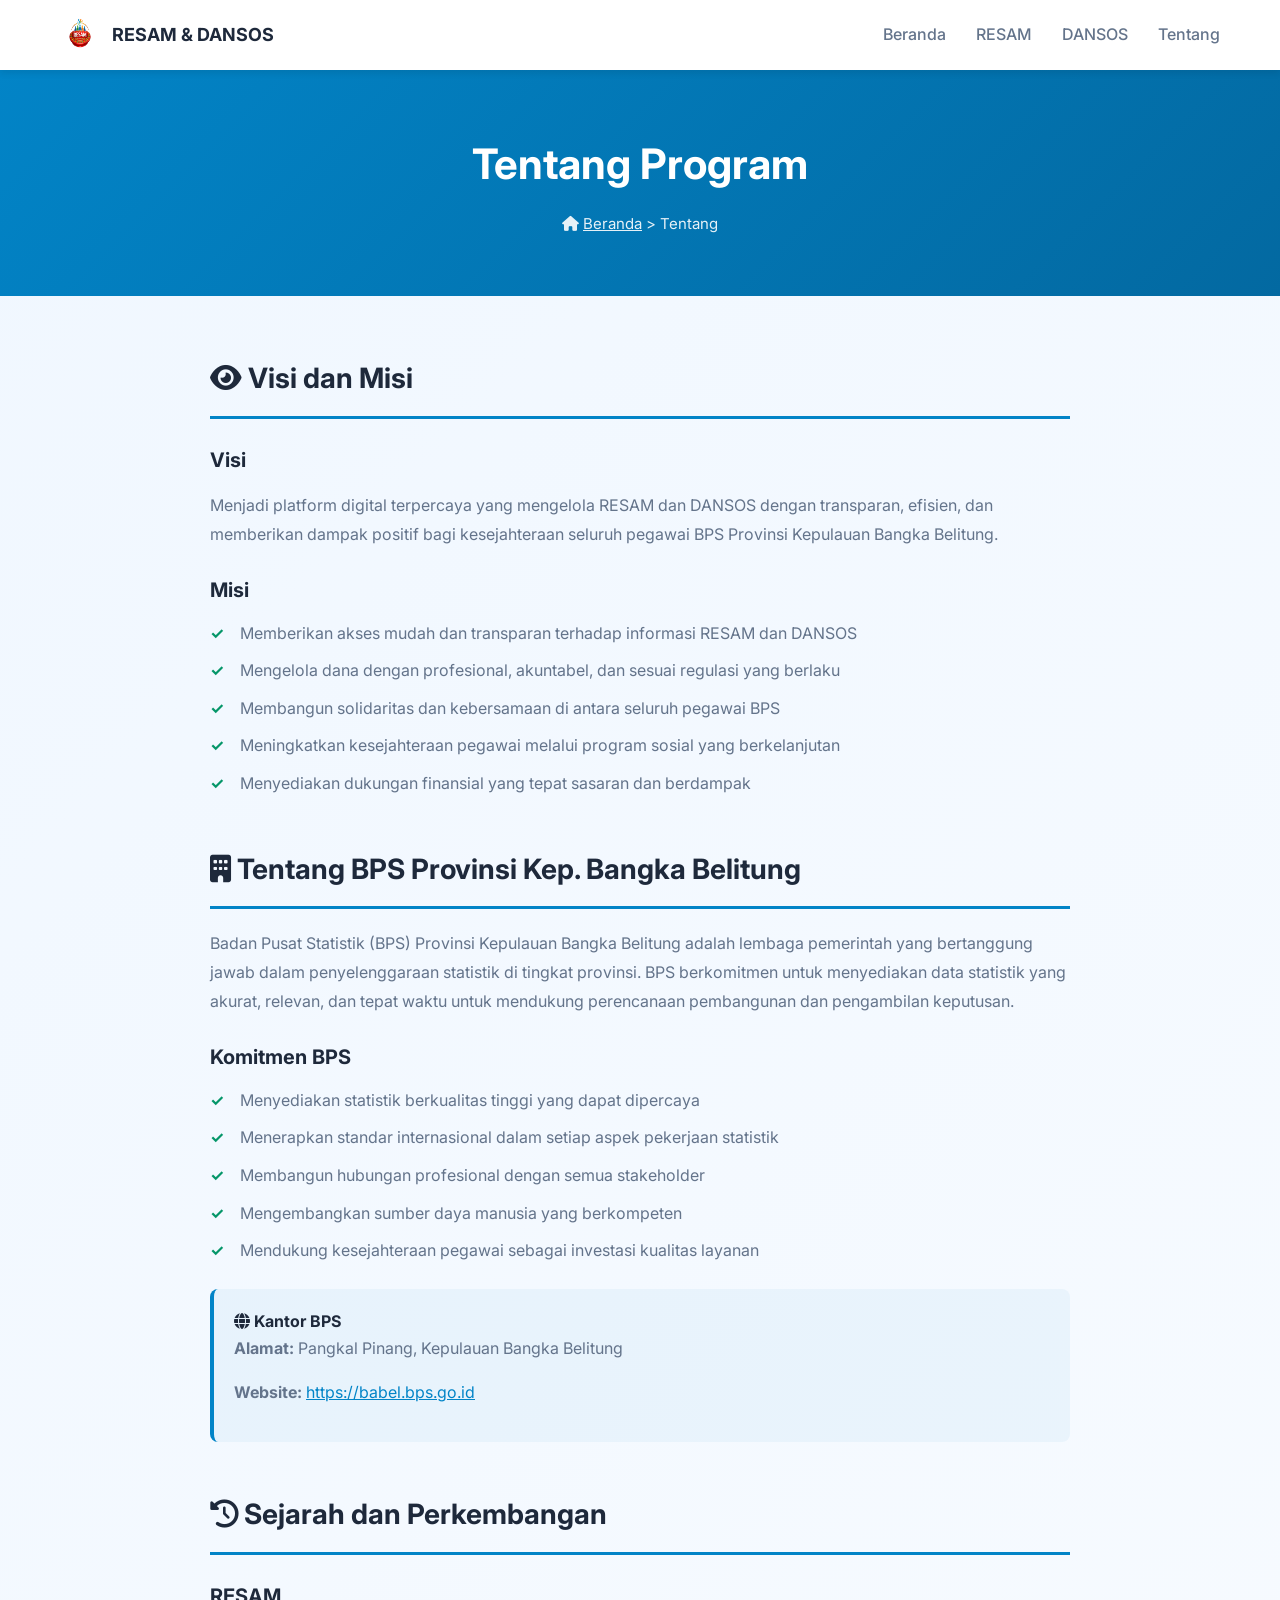
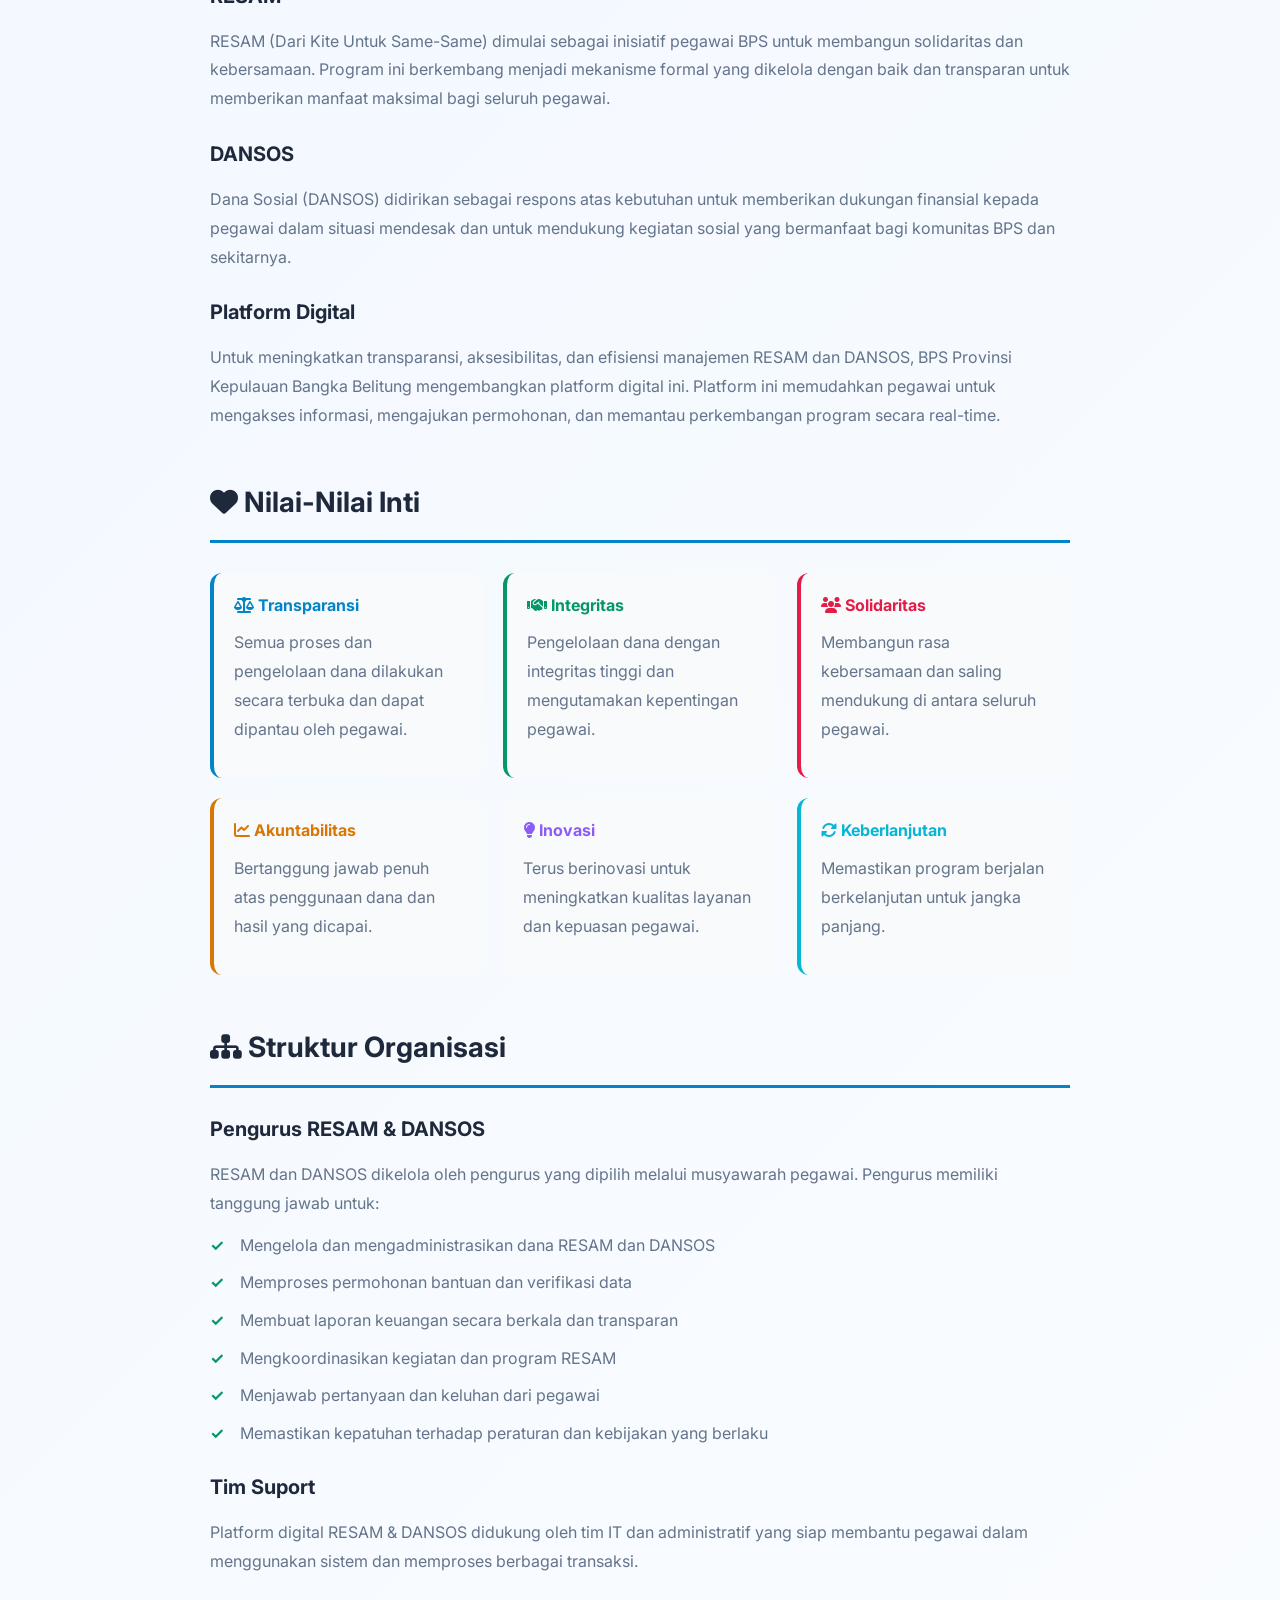
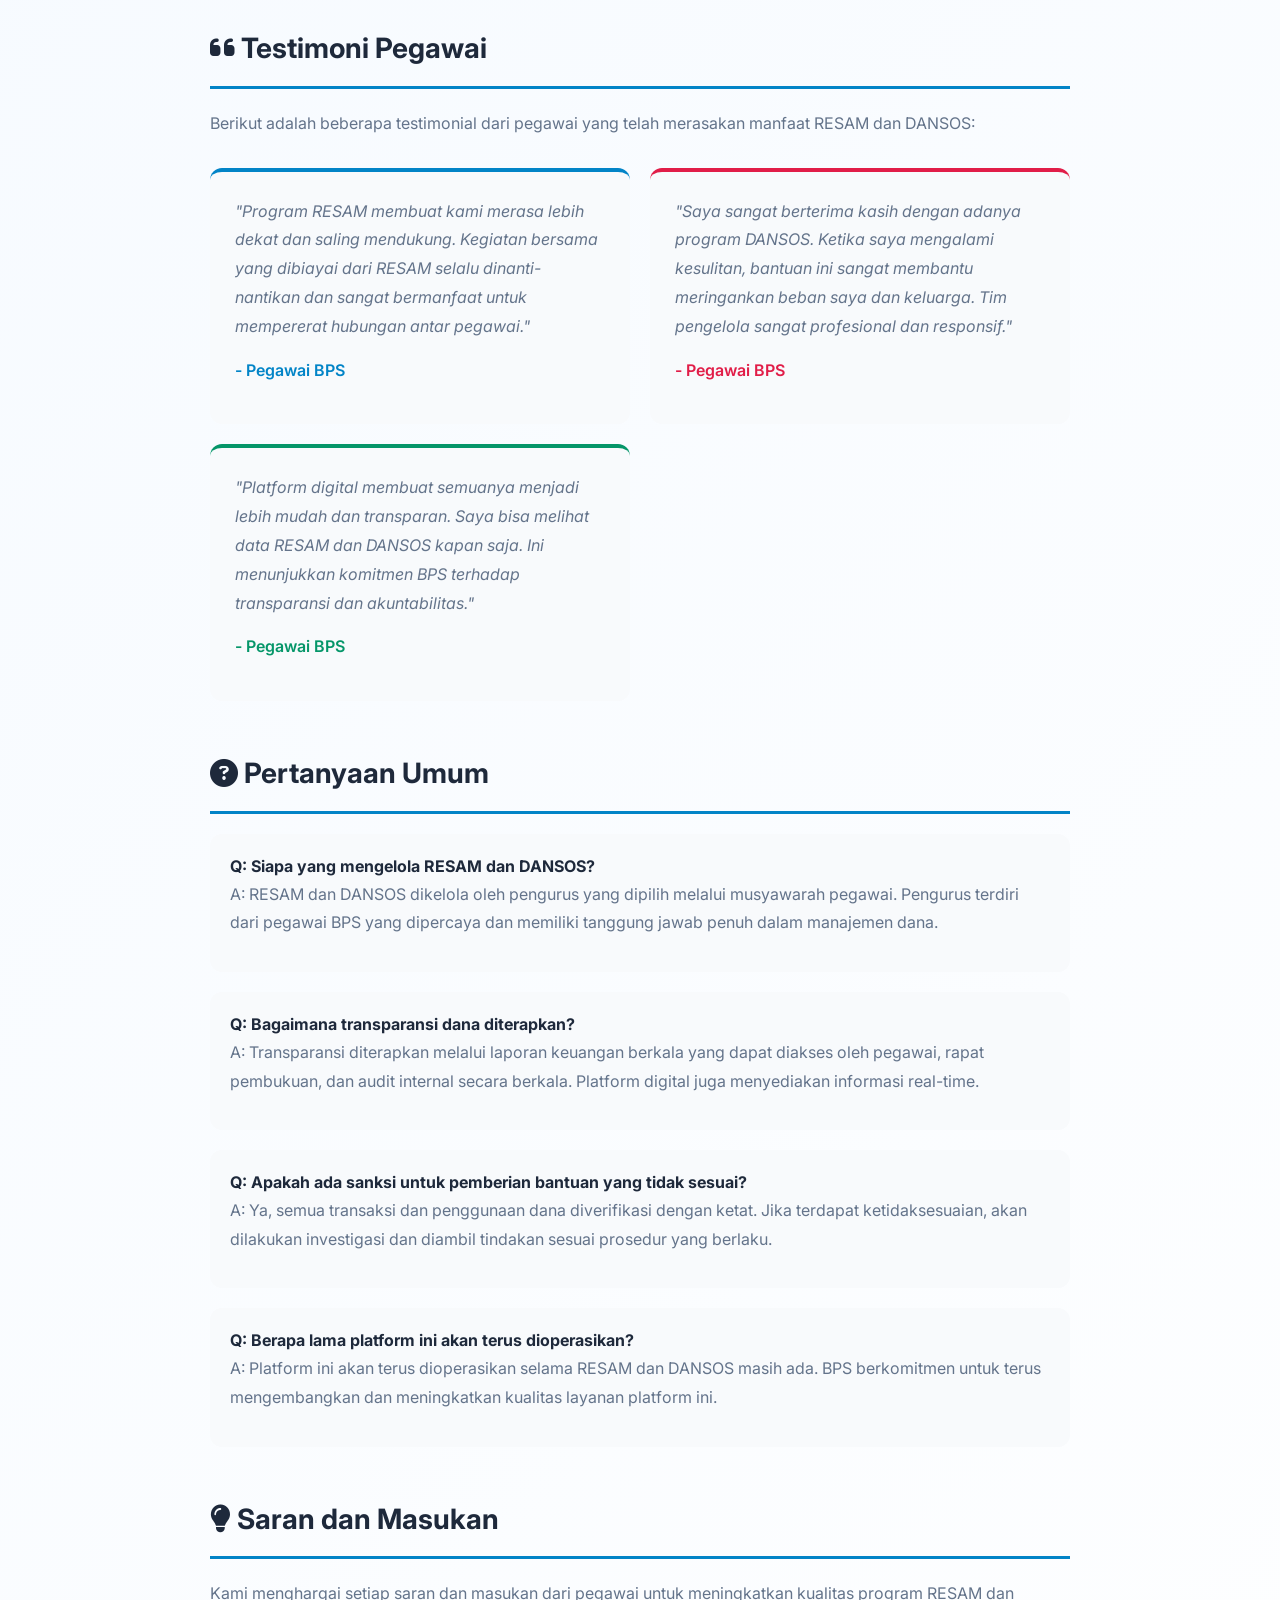
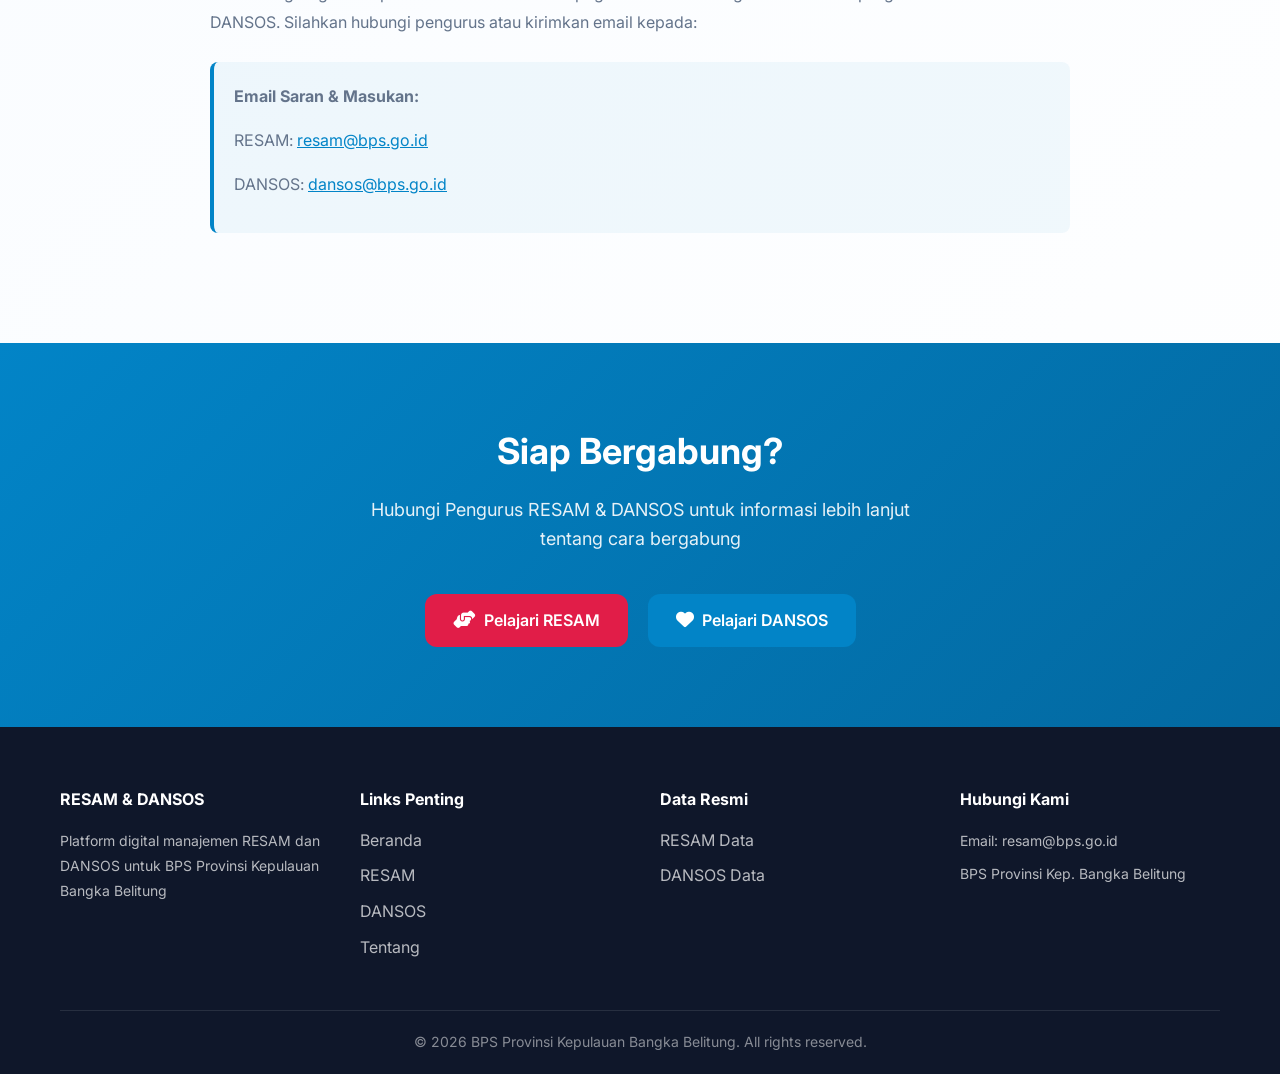
==== commit c4fbab59: "add logo" ====
--- a/about.html
+++ b/about.html
@@ -7,13 +7,16 @@
     <link href="https://fonts.googleapis.com/css2?family=Inter:wght@300;400;500;600;700&display=swap" rel="stylesheet">
     <link rel="stylesheet" href="https://cdnjs.cloudflare.com/ajax/libs/font-awesome/6.4.0/css/all.min.css">
     <link rel="stylesheet" href="assets/css/style.css">
+    <link rel="icon" href="image/logo.png" type="image/jpeg">
+    <link rel="shortcut icon" href="image/logo.png" type="image/jpeg">
+    <link rel="apple-touch-icon" href="image/logo.png">
 </head>
 <body>
     <!-- Navigation -->
     <nav class="navbar">
         <div class="navbar-container">
             <div class="navbar-brand">
-                <img src="https://upload.wikimedia.org/wikipedia/commons/thumb/2/28/BPS_Statistics_Indonesia.svg/512px-BPS_Statistics_Indonesia.svg.png" alt="BPS Logo">
+                <img src="image/logo.png" alt="Logo RESAM & DANSOS">
                 <span>RESAM & DANSOS</span>
             </div>
             <div class="navbar-menu" id="navbarMenu">
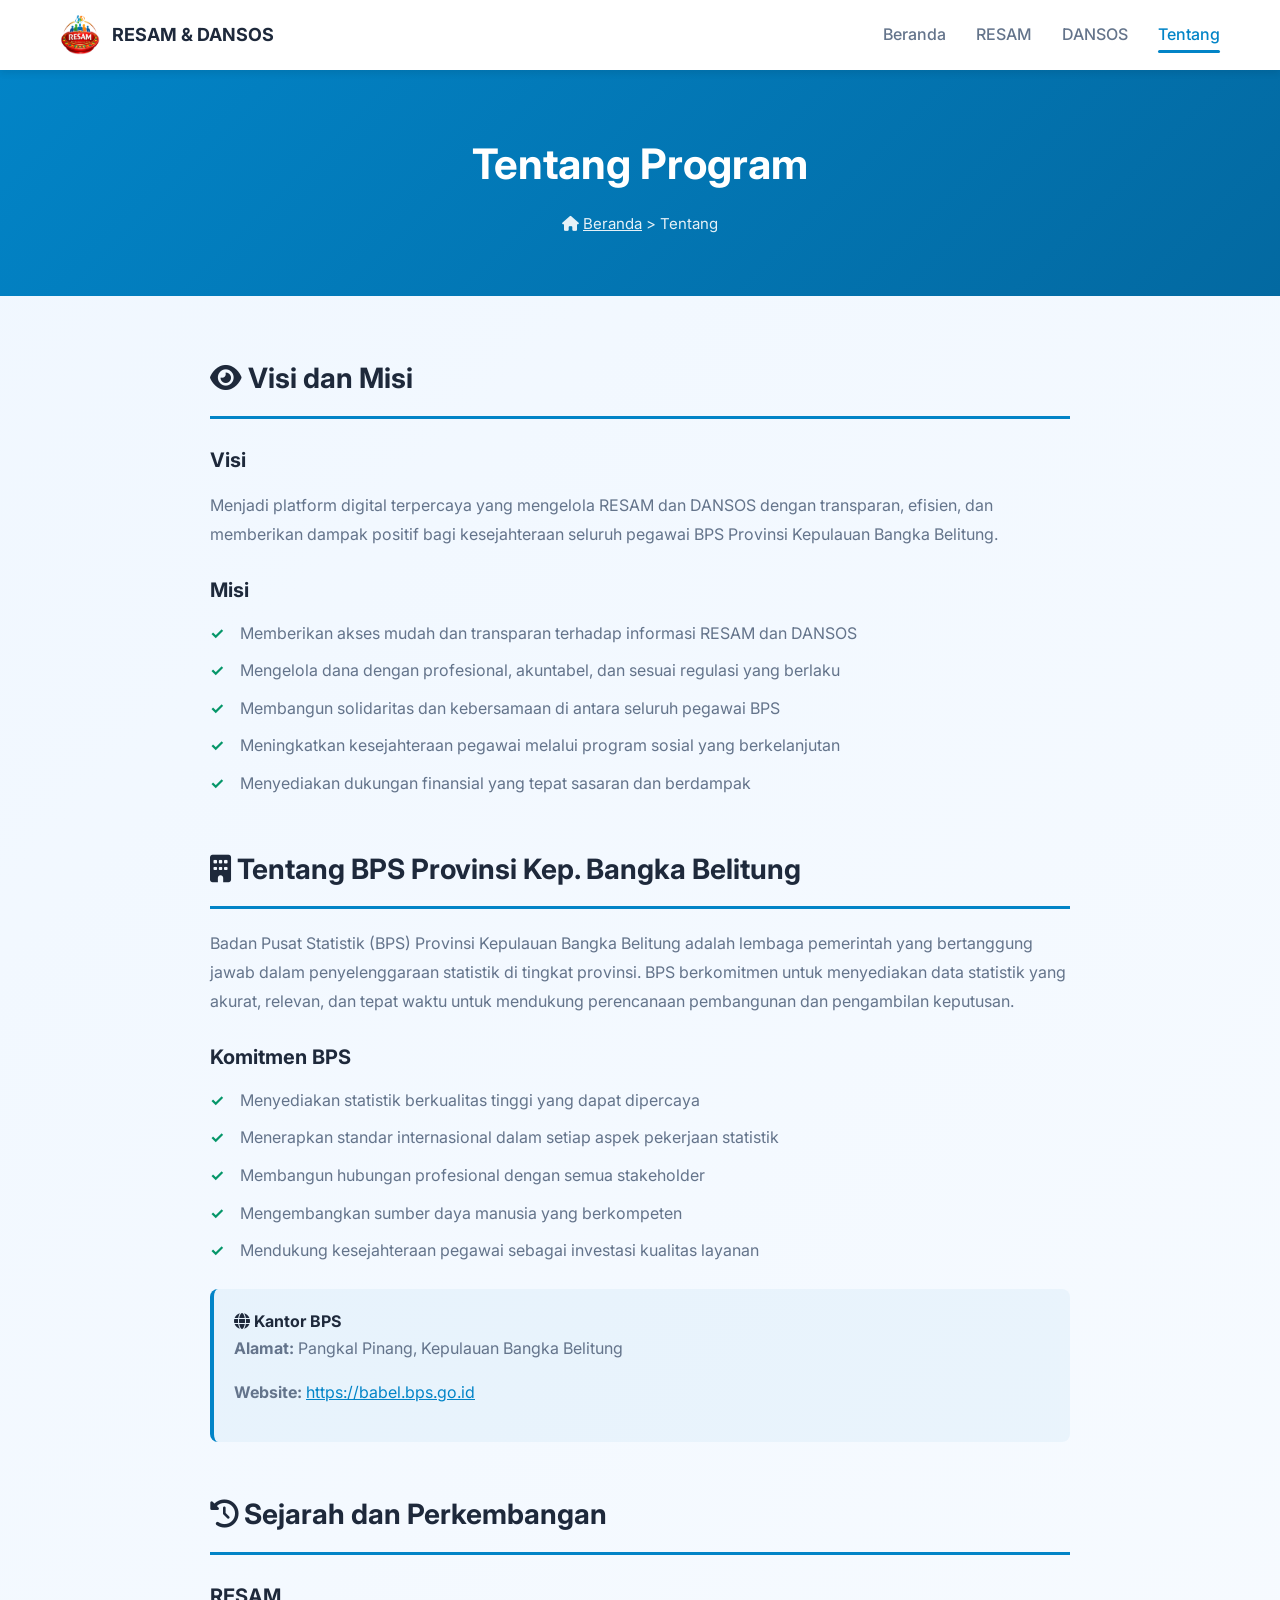
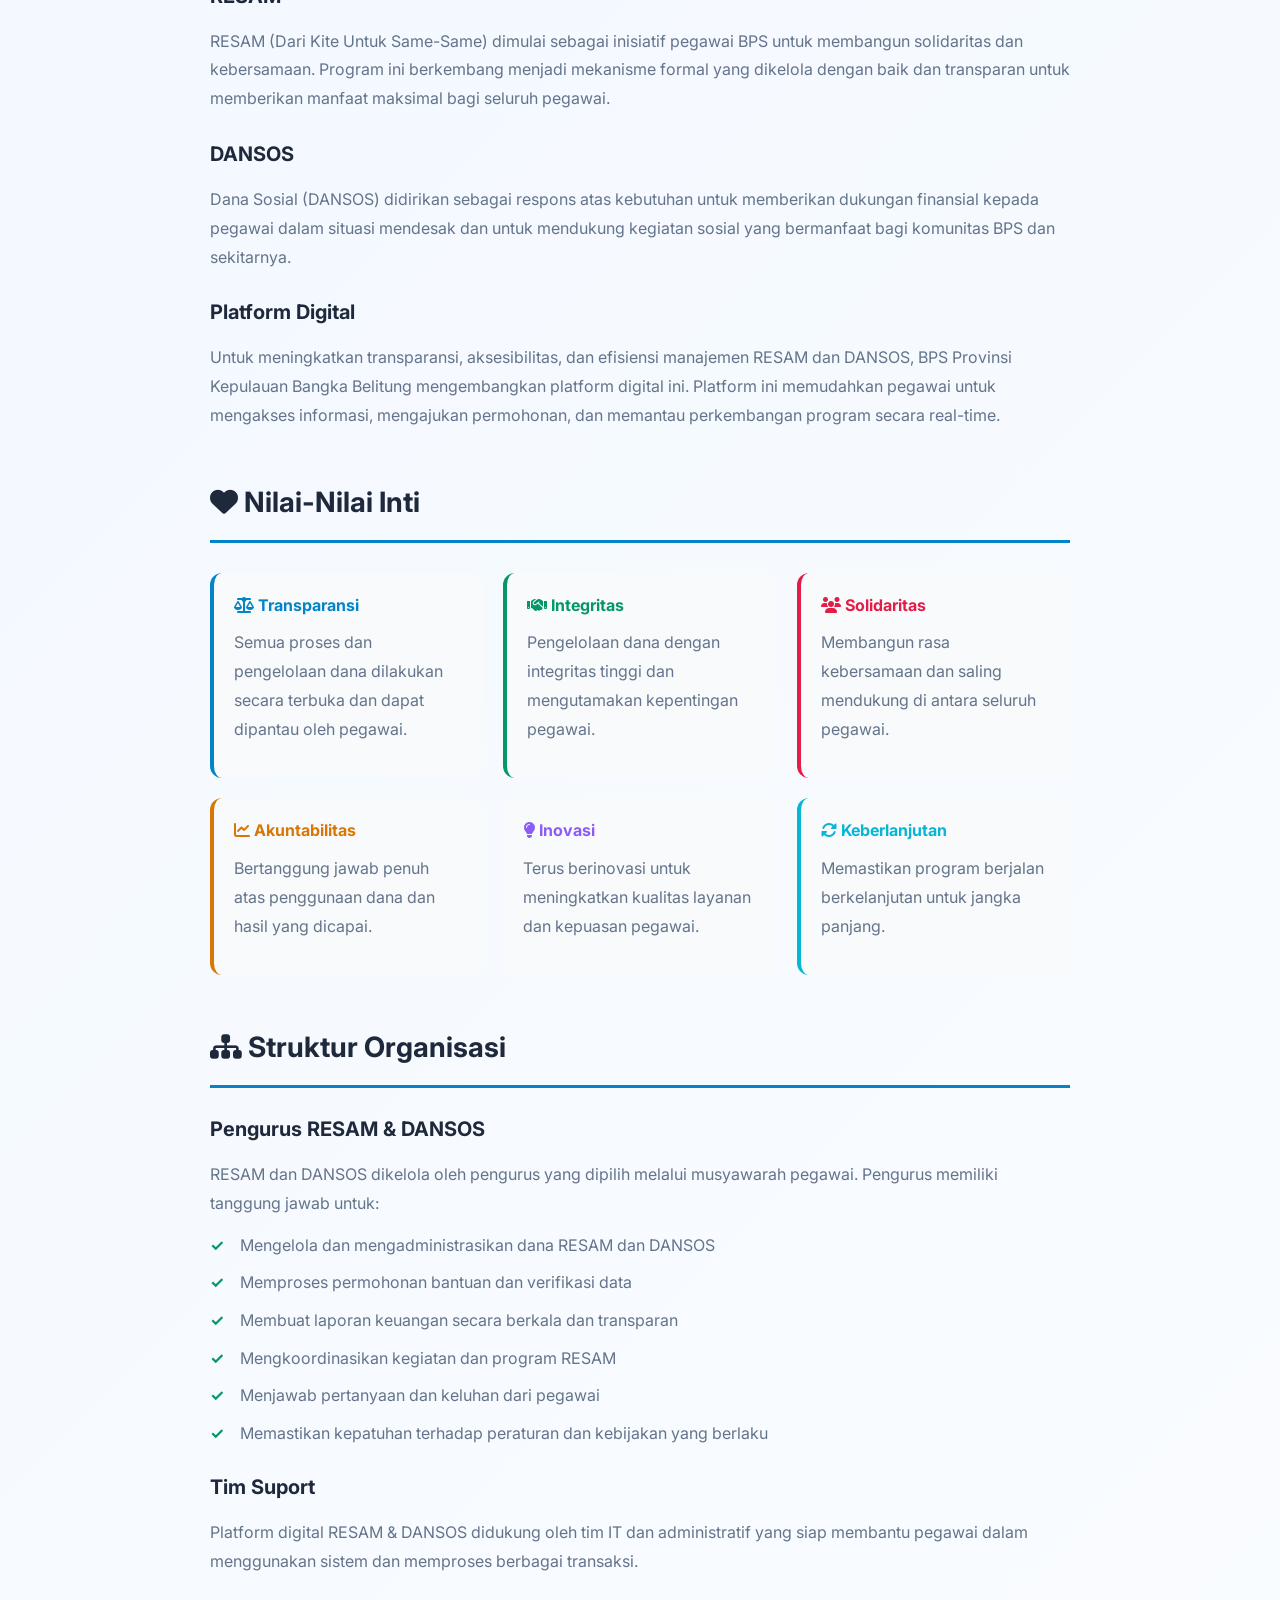
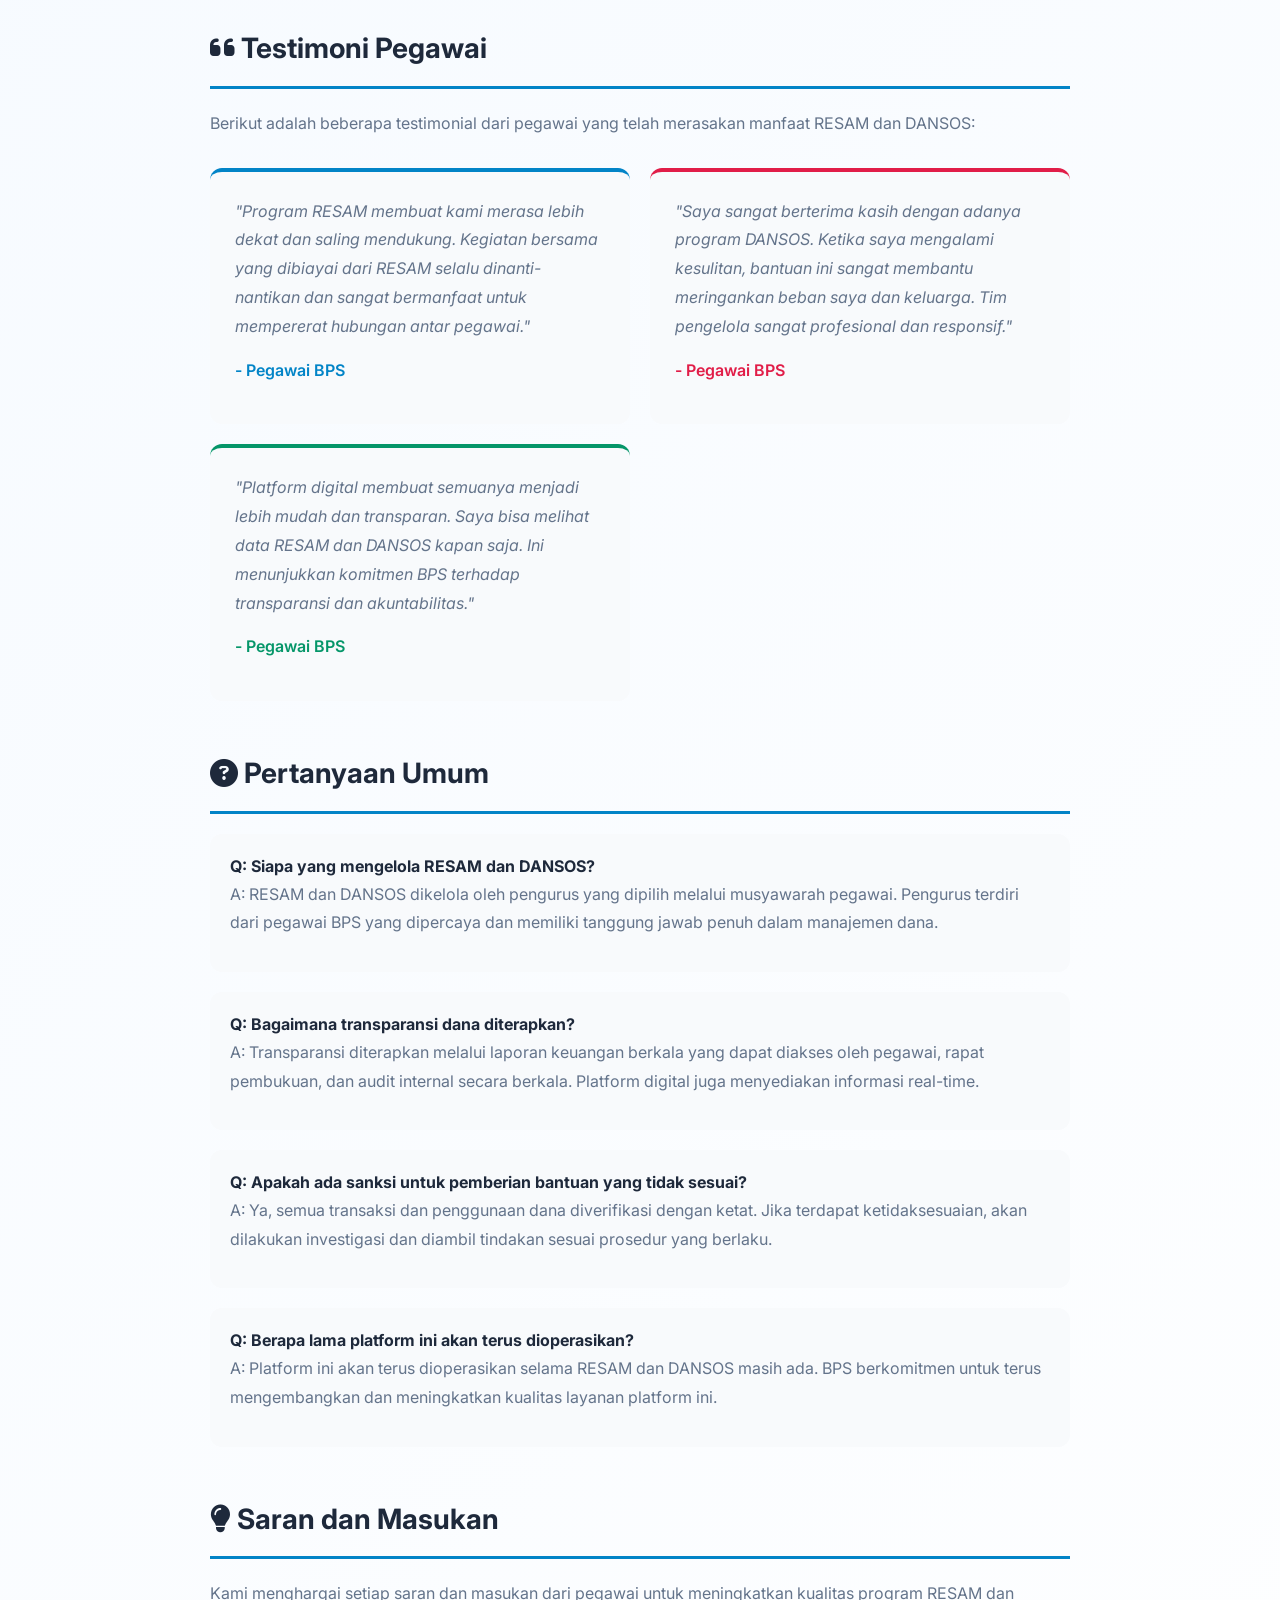
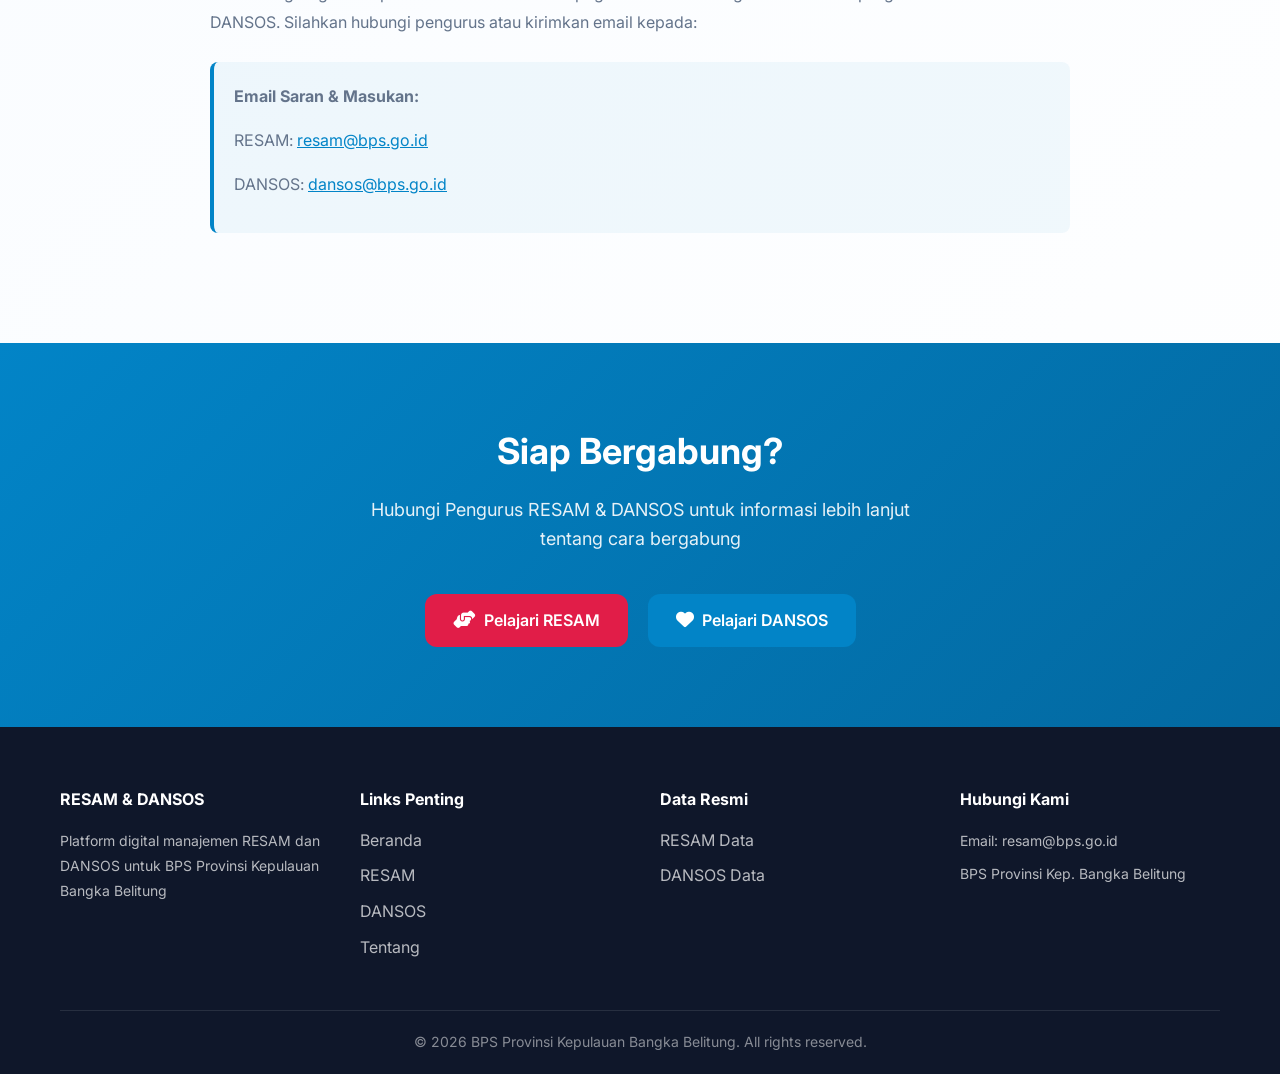
==== commit cfbd25a6: "update script inclusion to use module type and add analytics imports" ====
--- a/about.html
+++ b/about.html
@@ -308,6 +308,6 @@
         </div>
     </footer>
 
-    <script src="assets/js/script.js"></script>
+    <script type="module" src="assets/js/script.js"></script>
 </body>
 </html>
